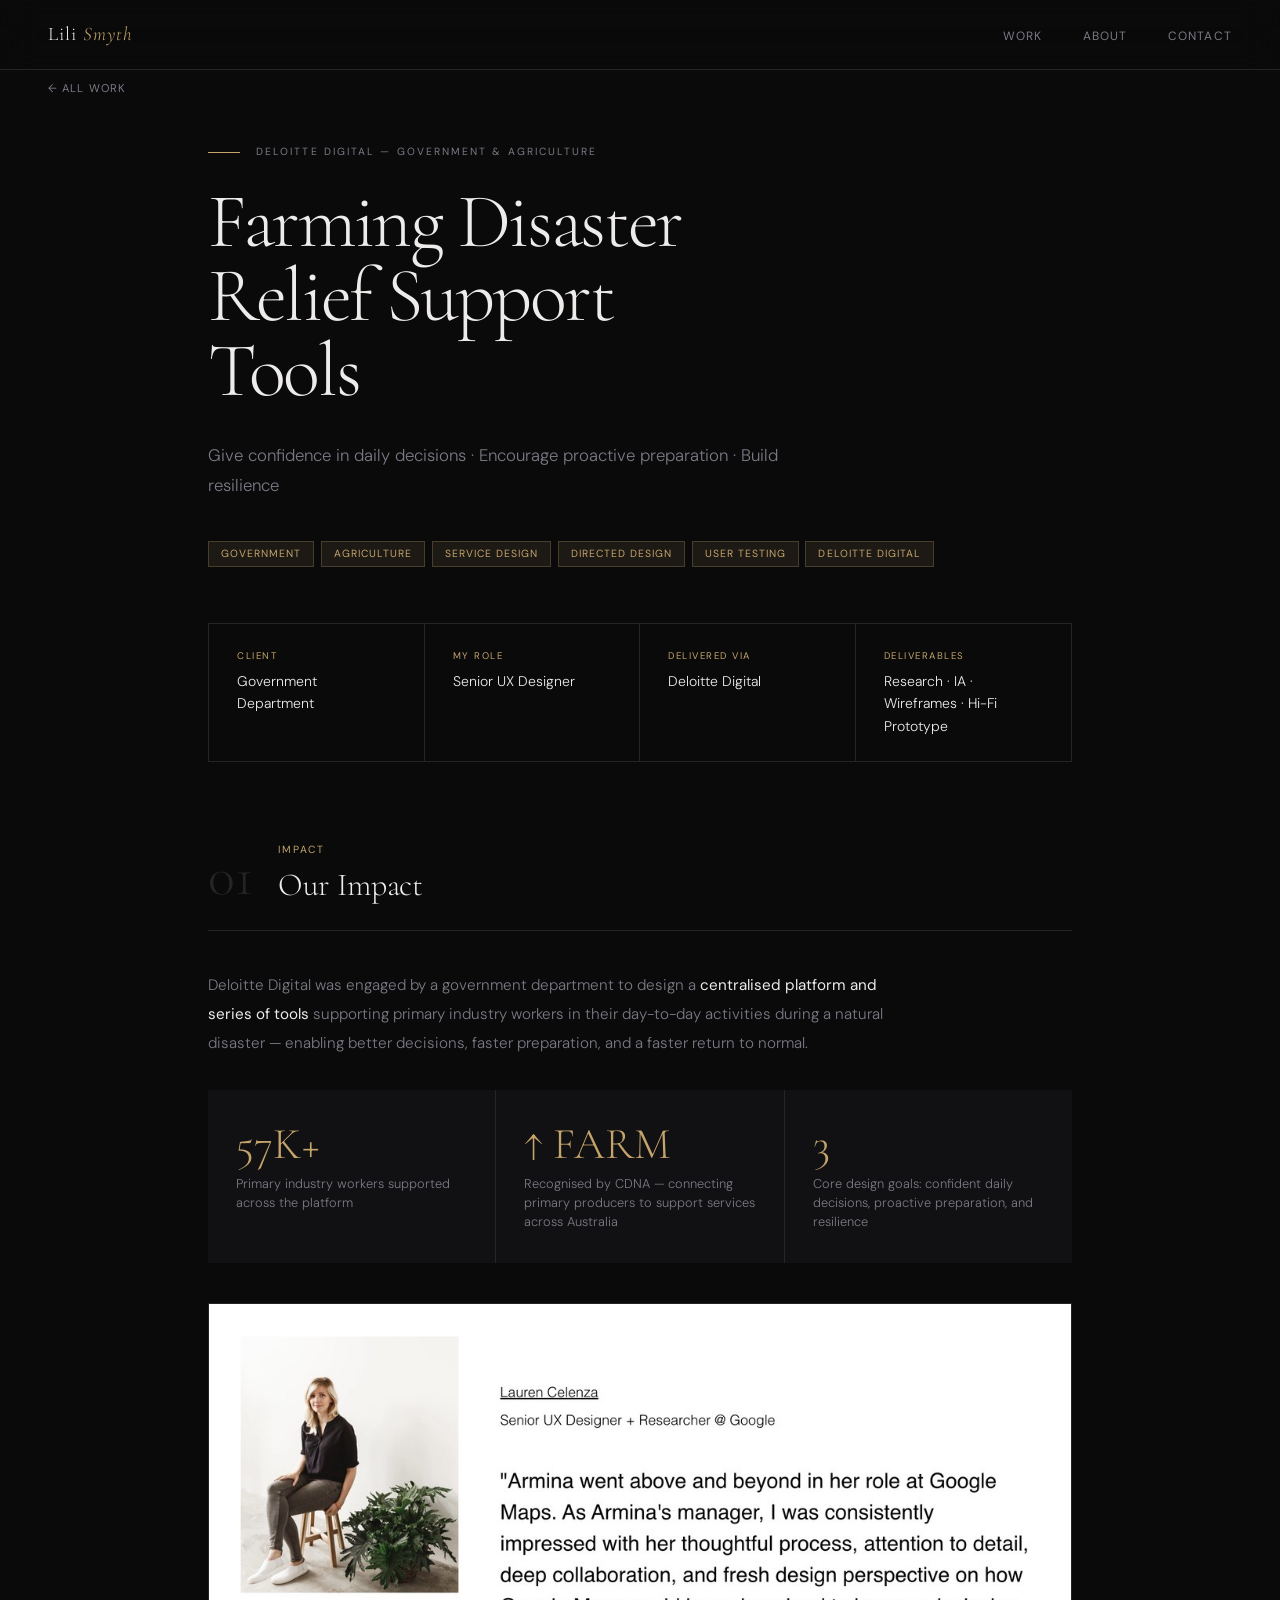
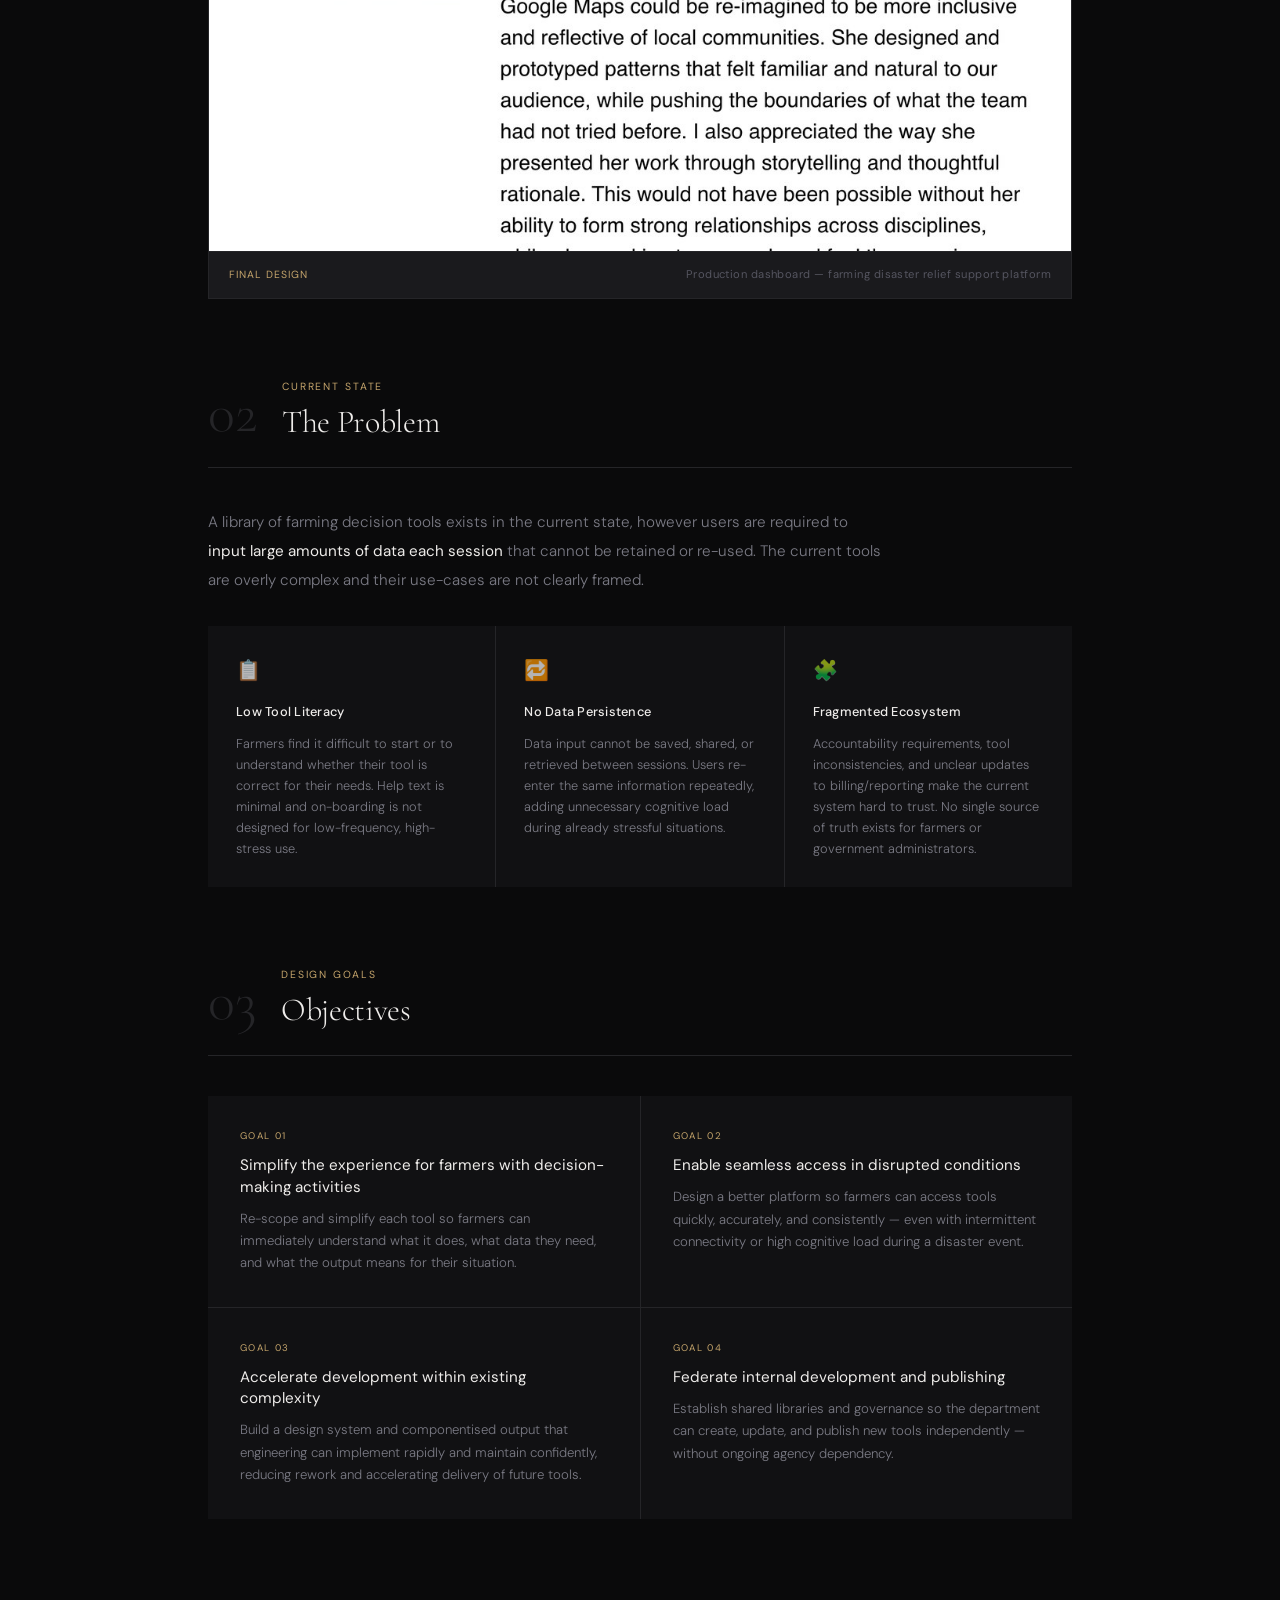
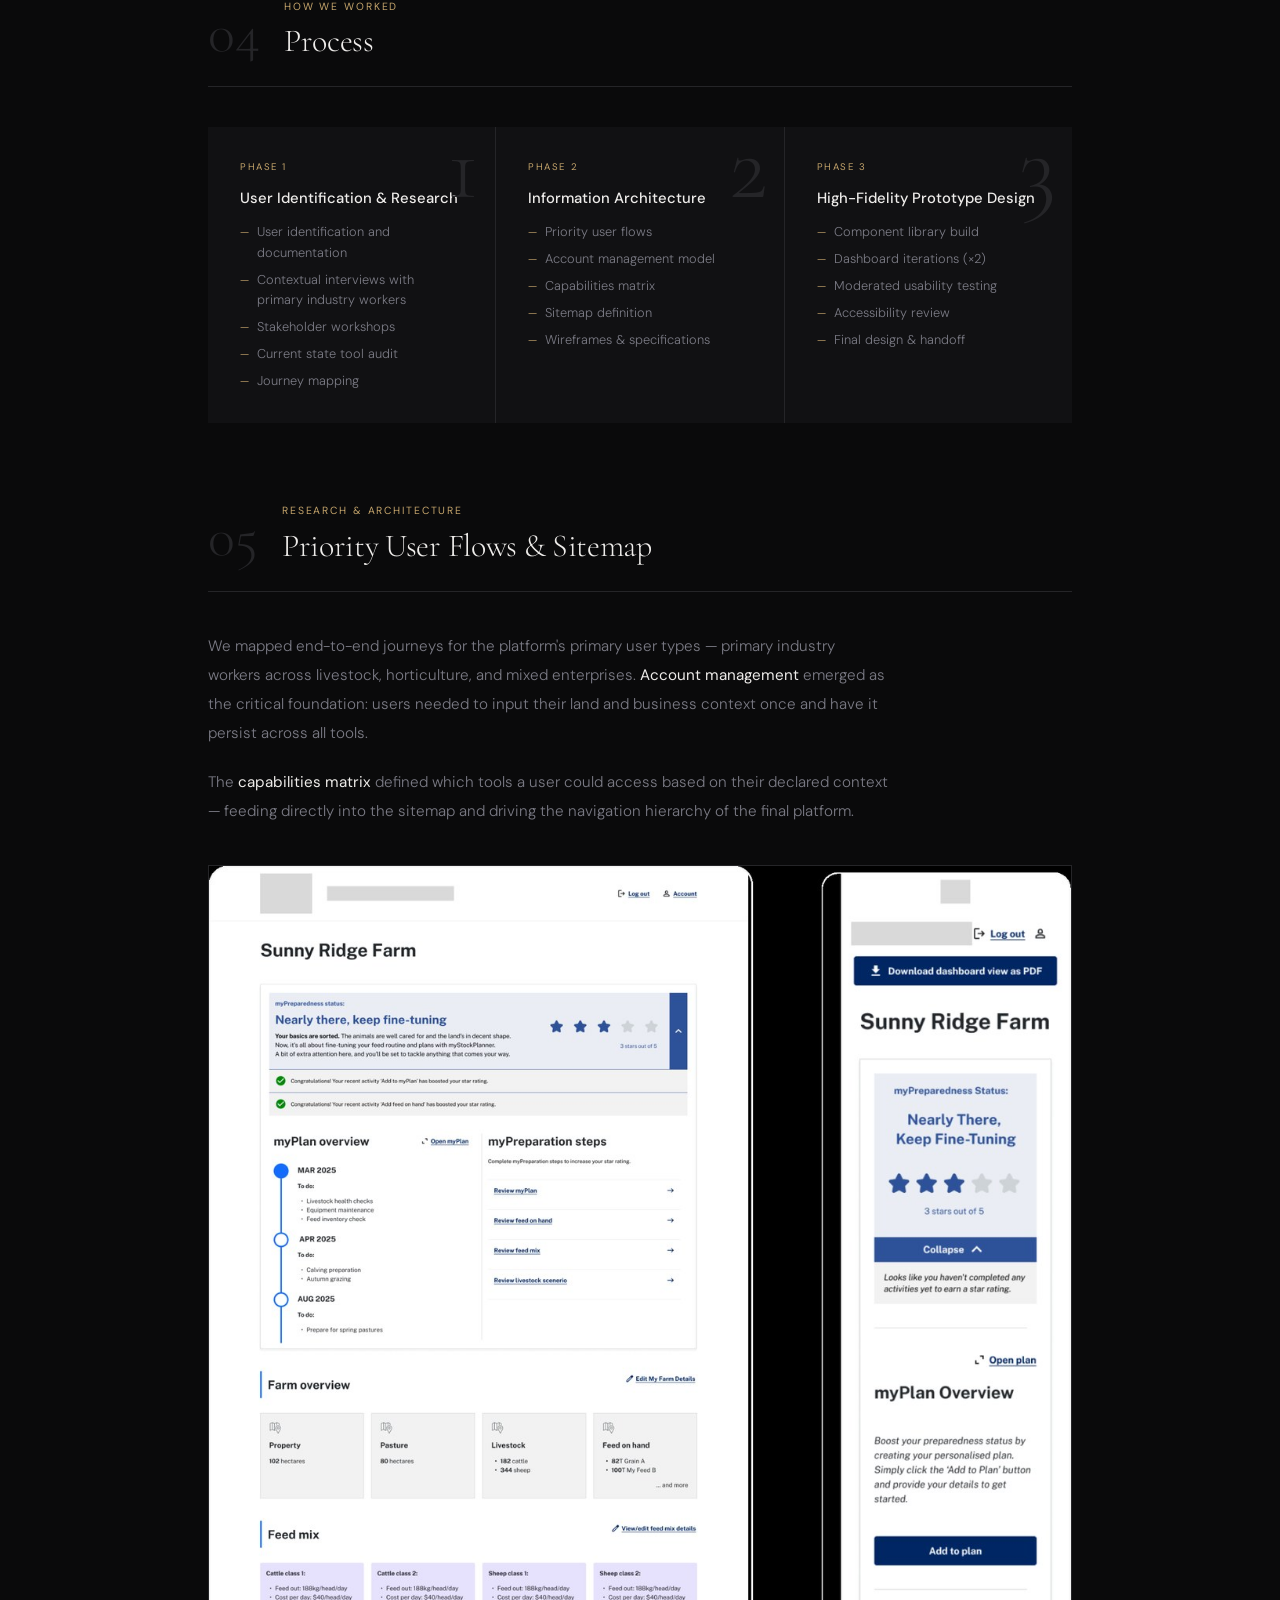
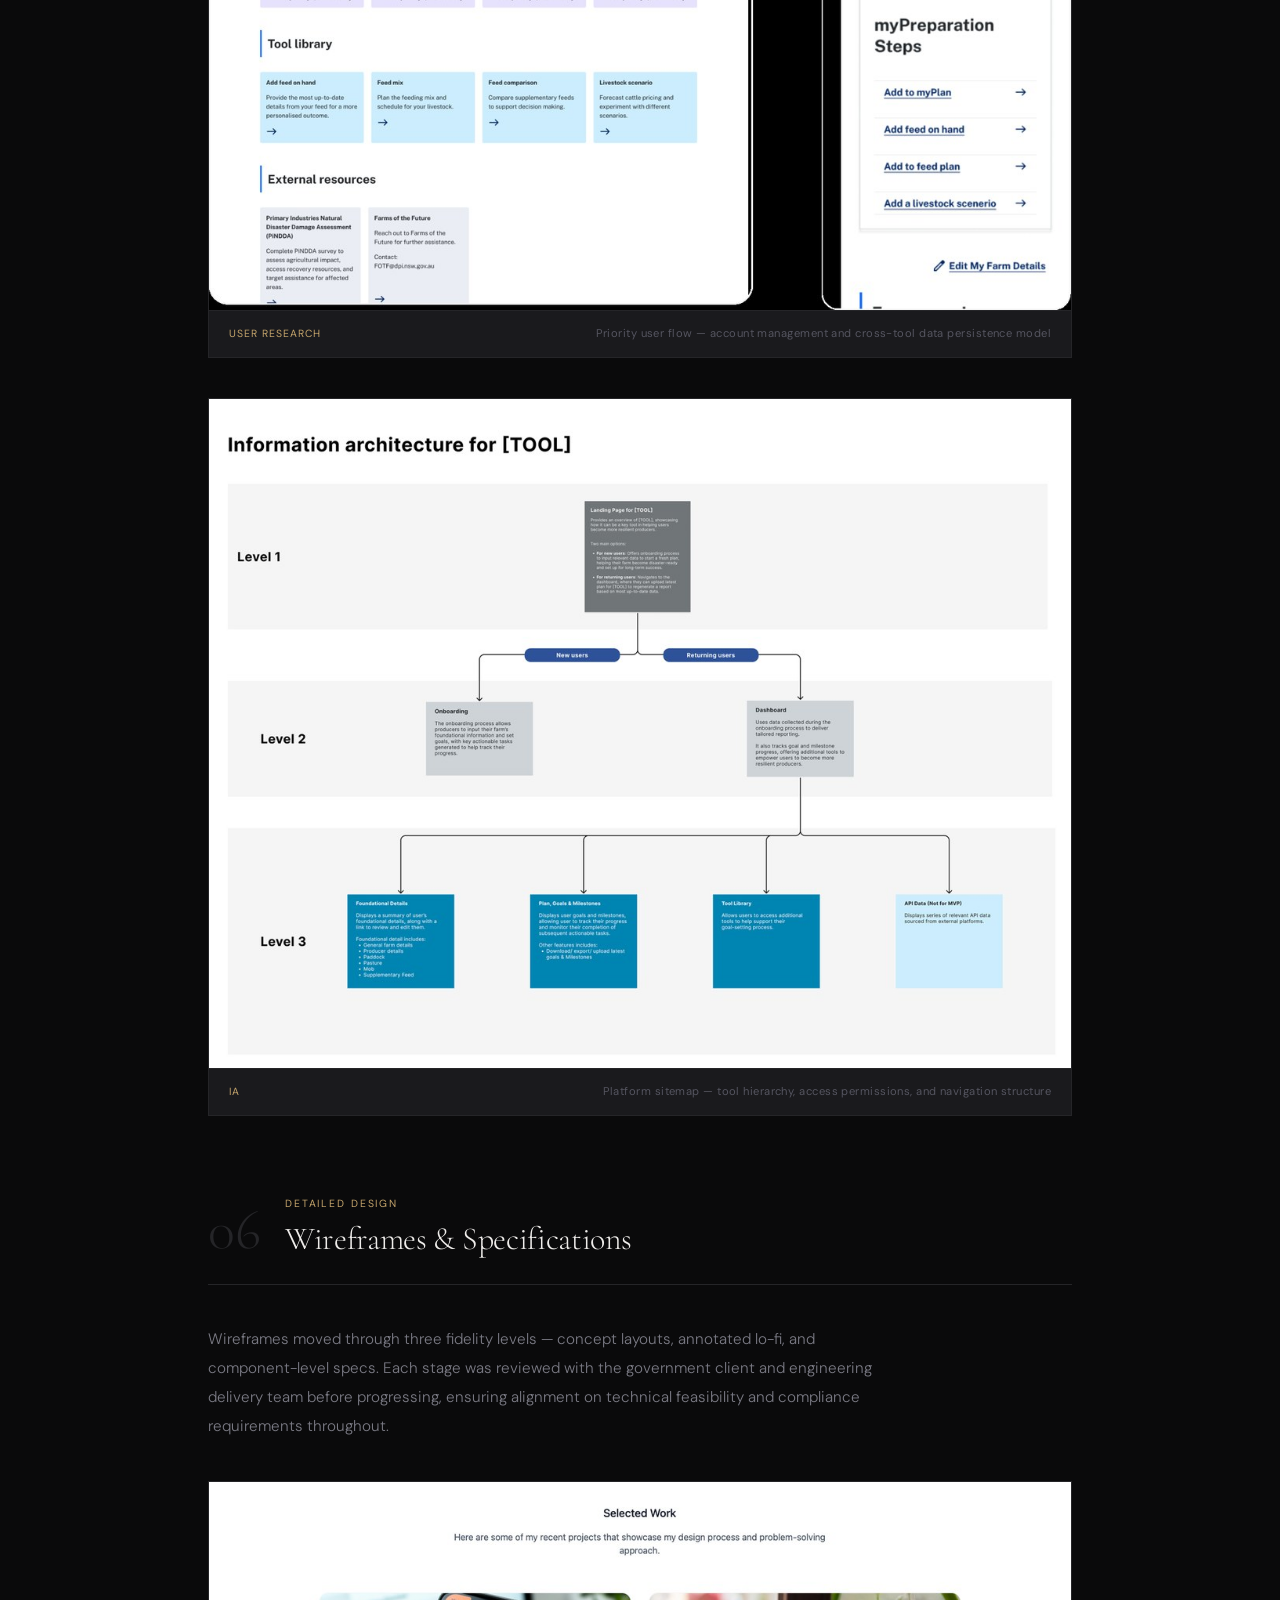
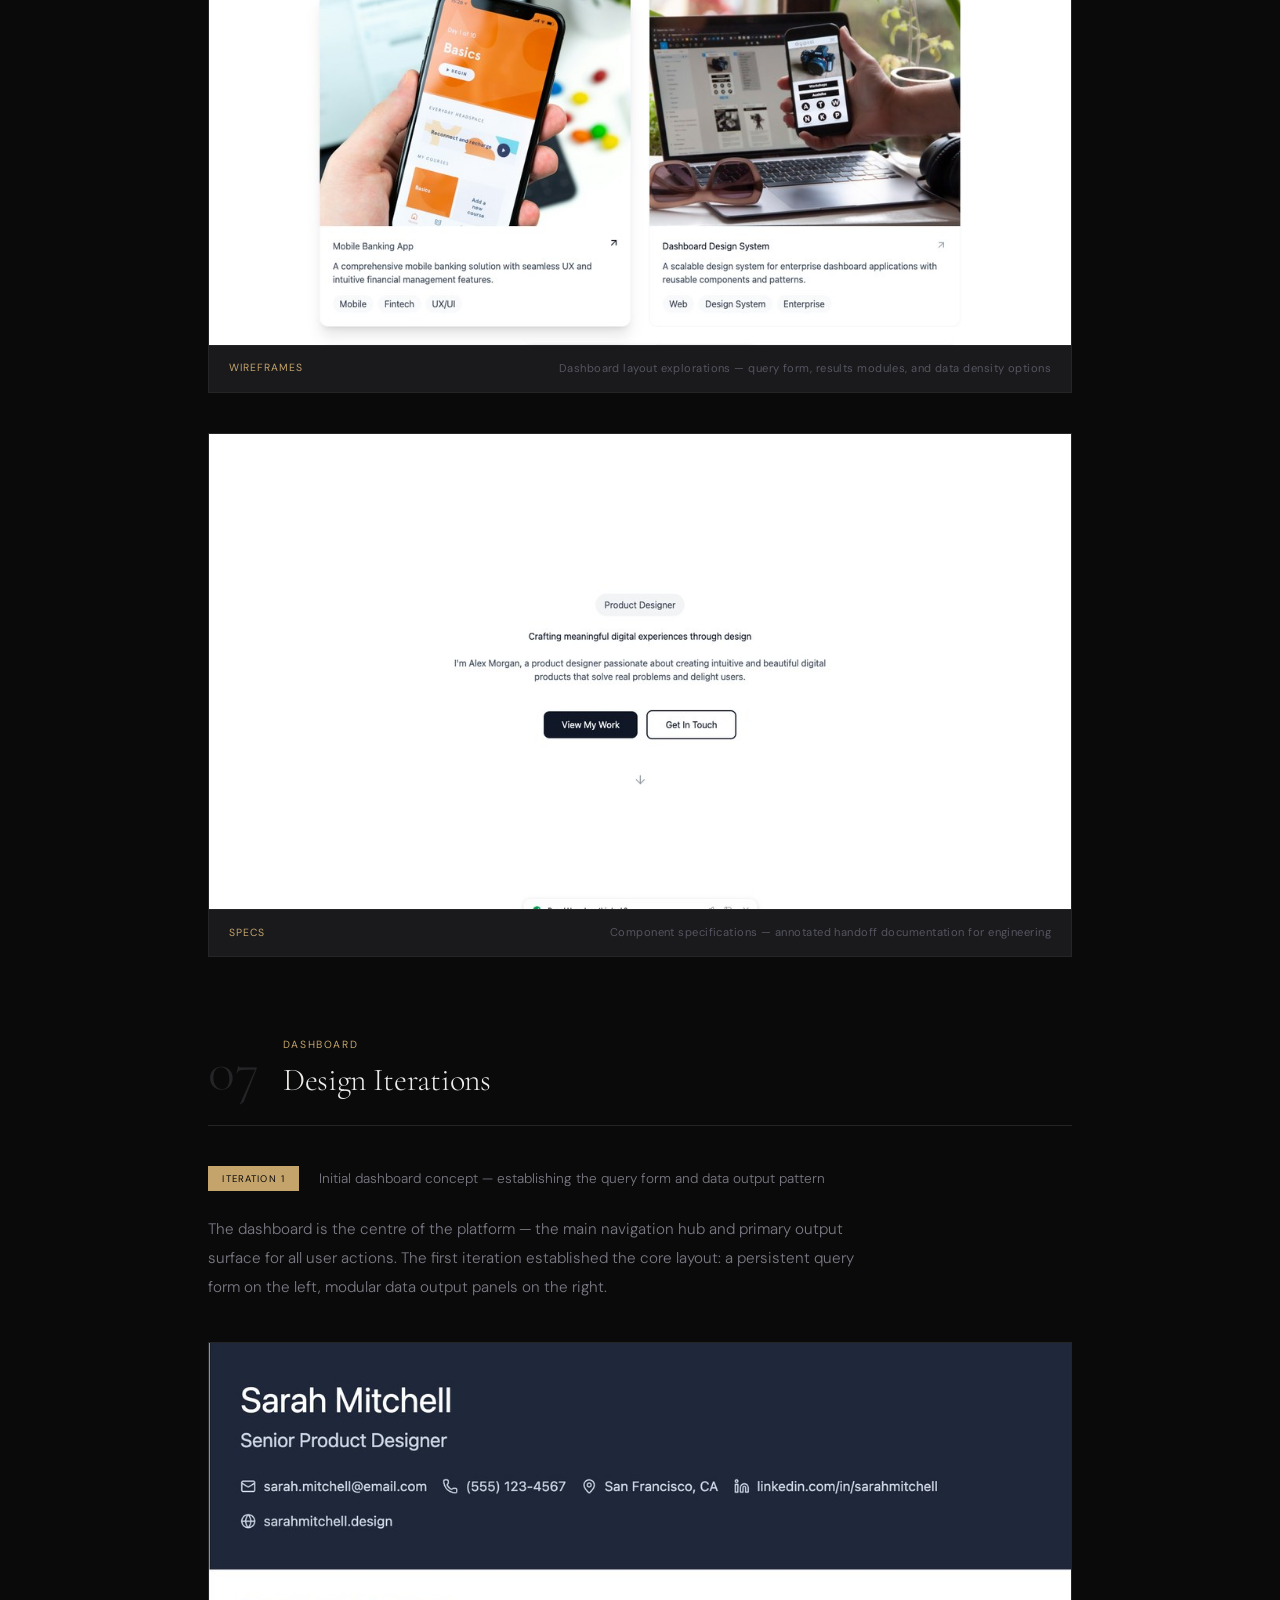
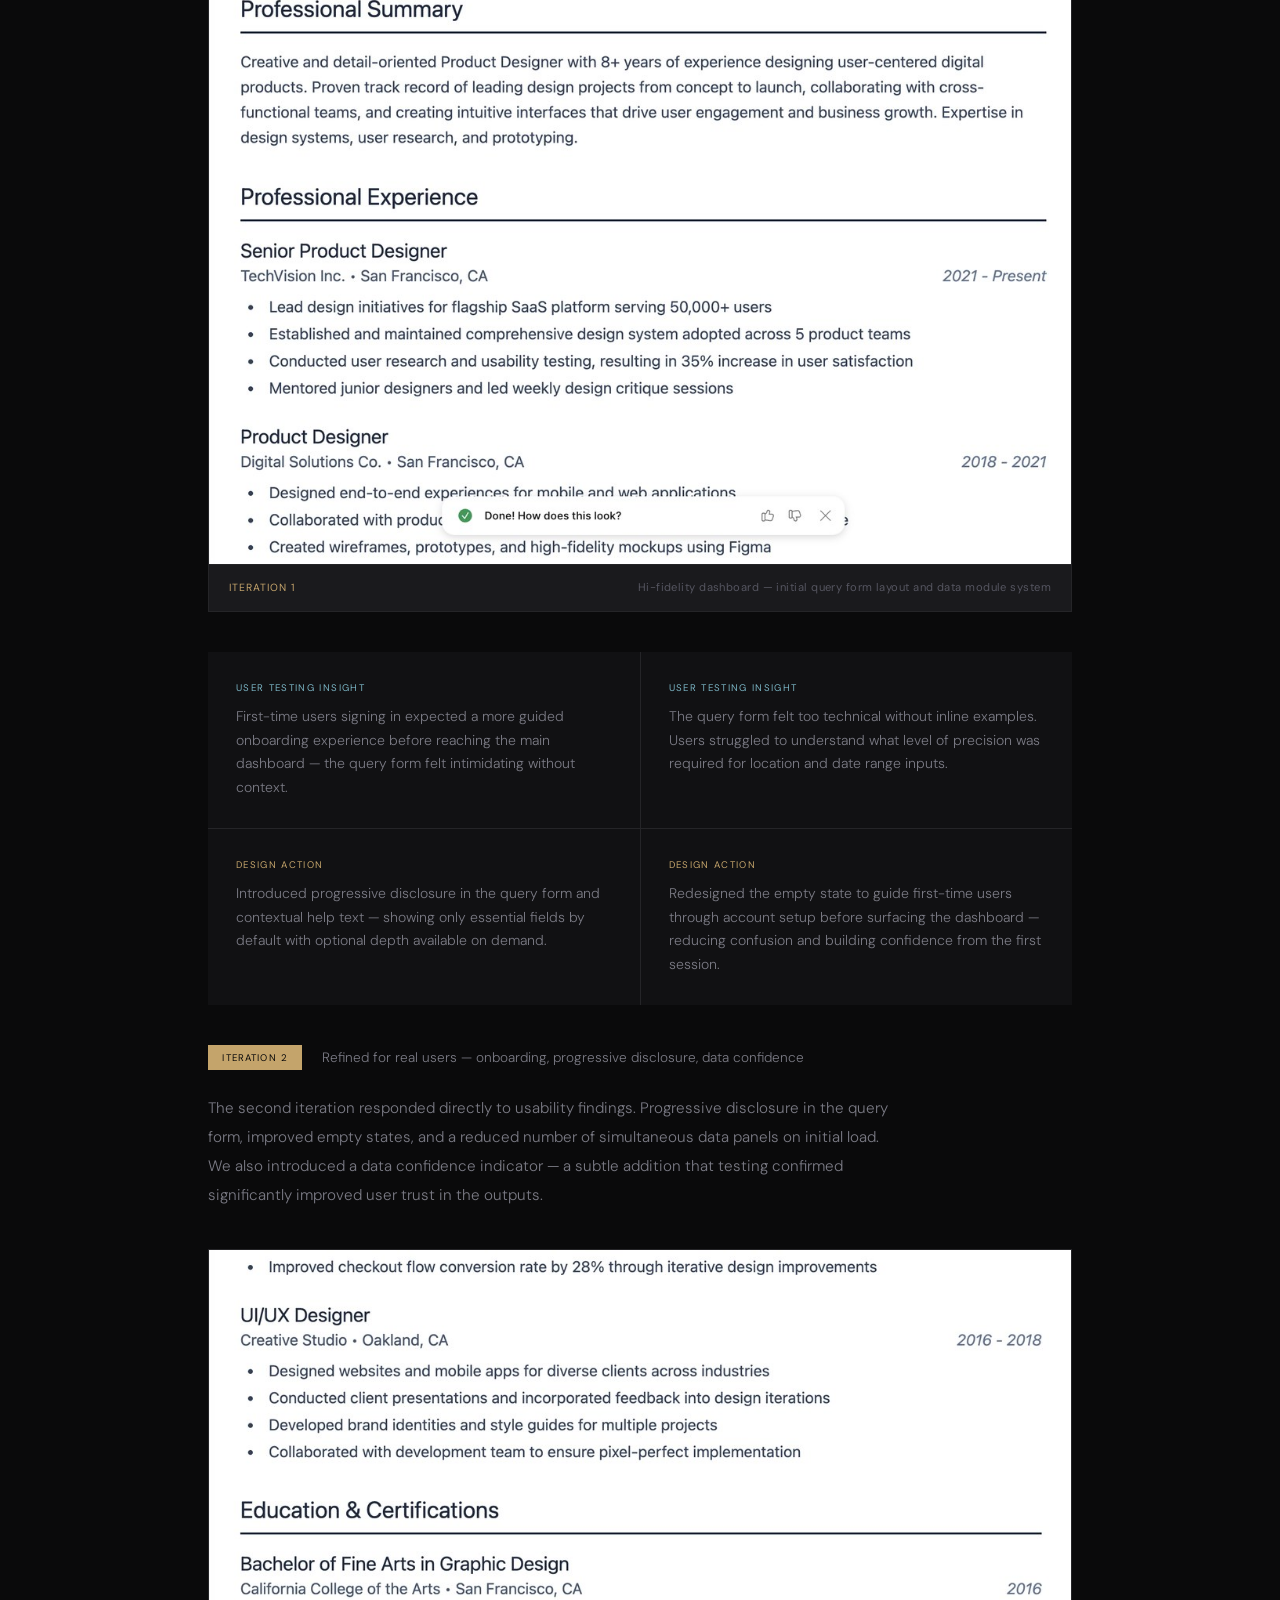
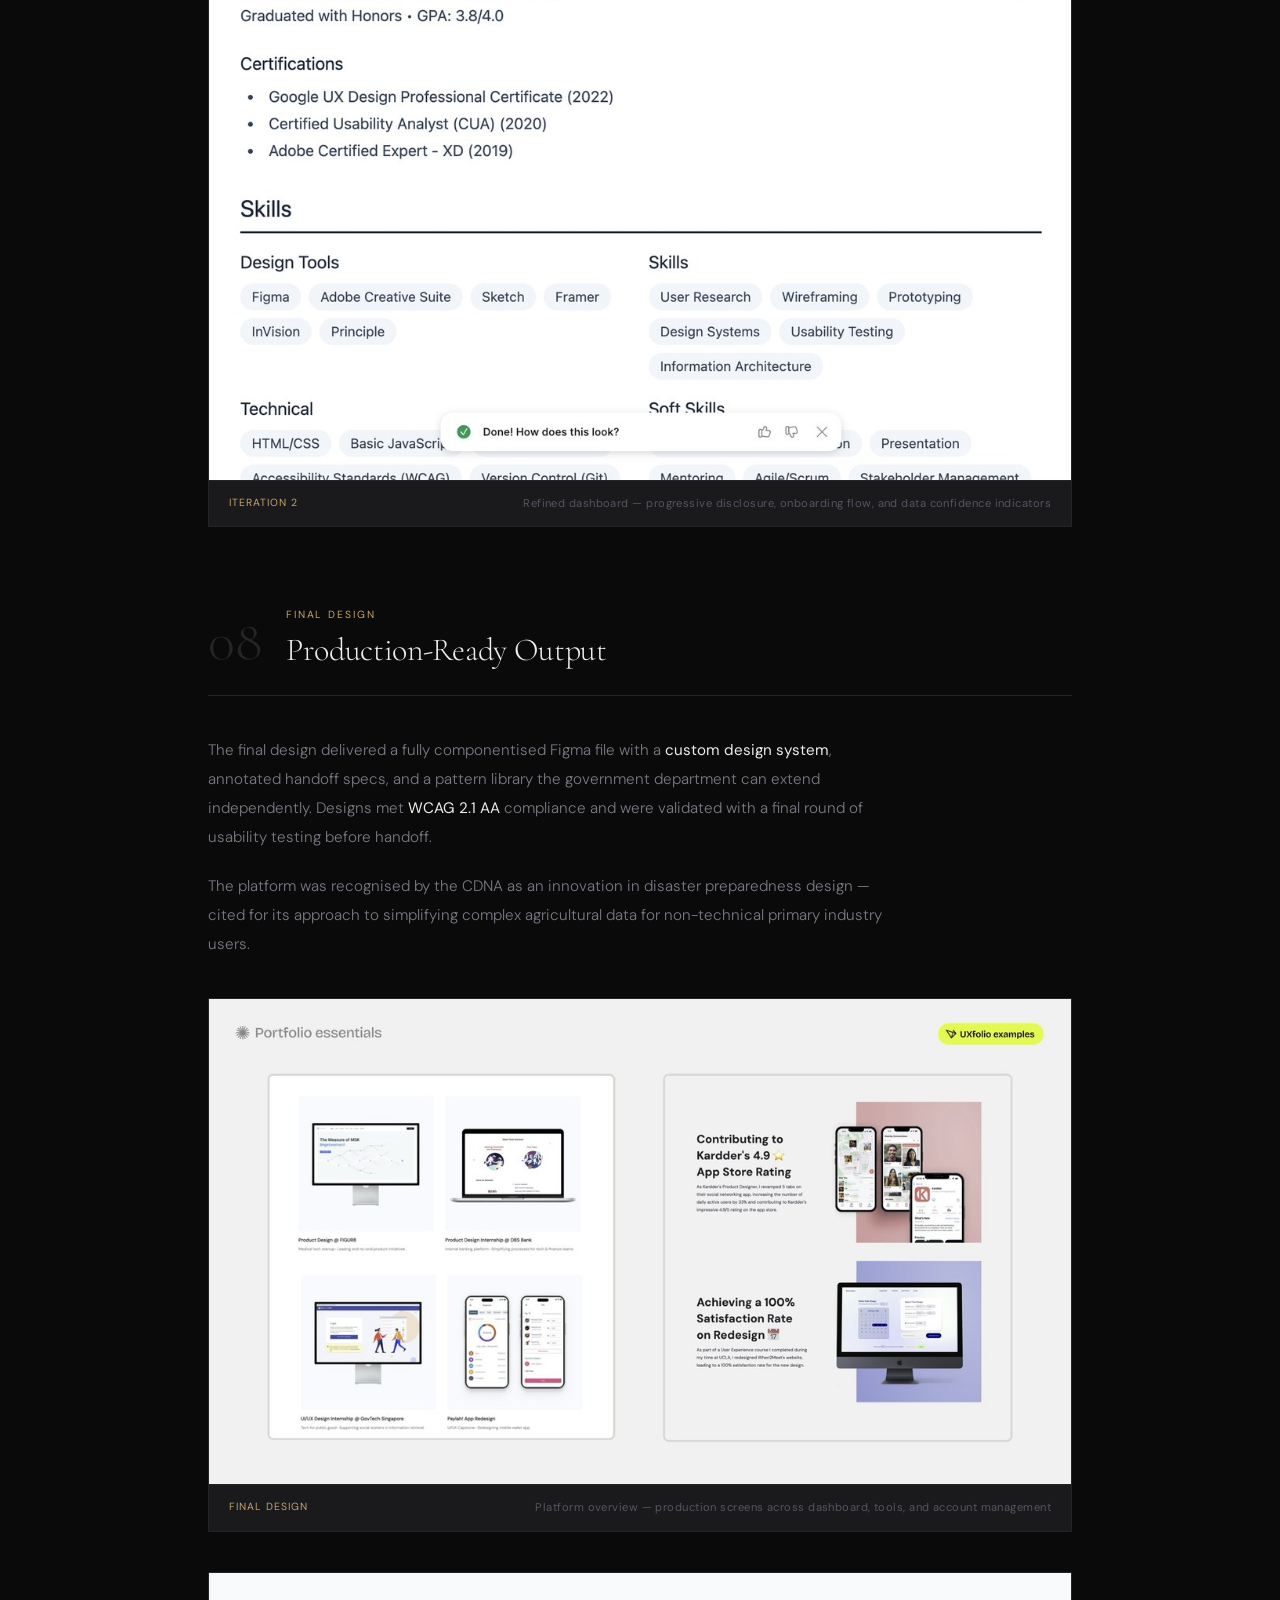
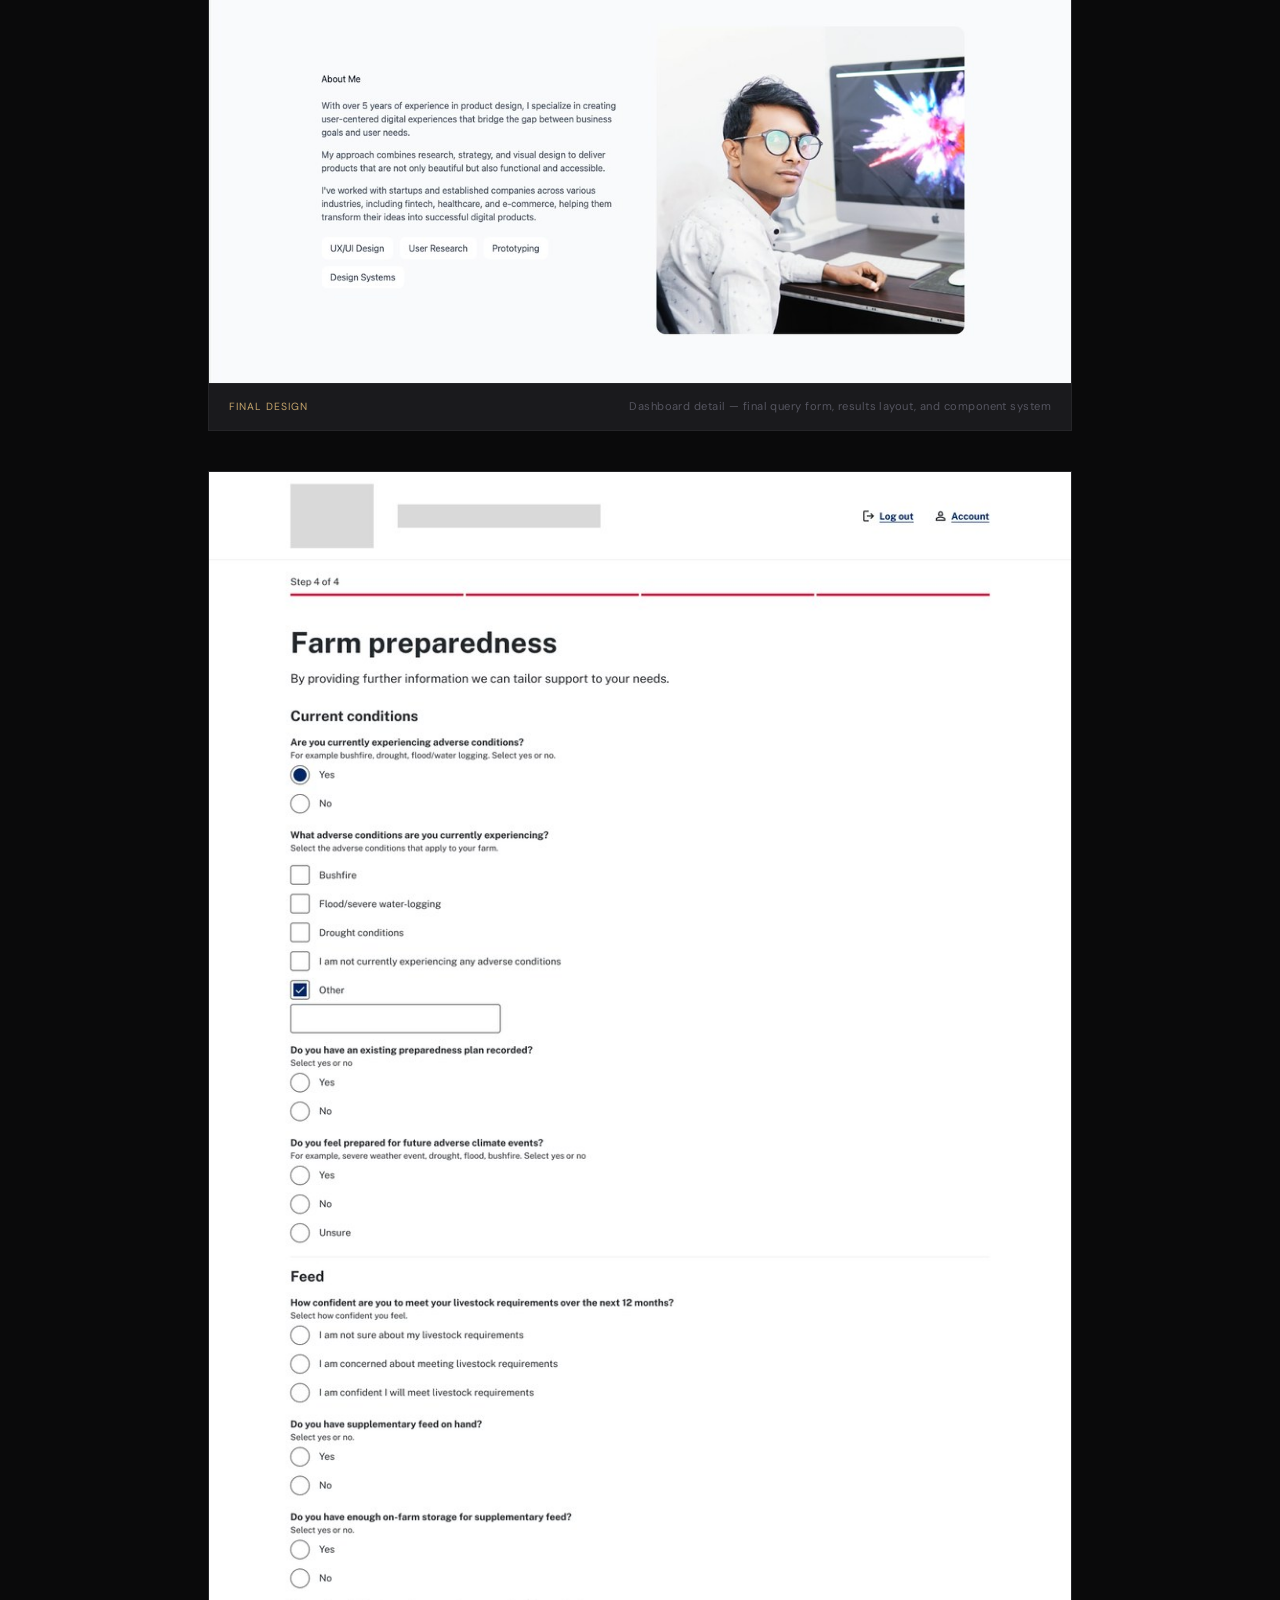
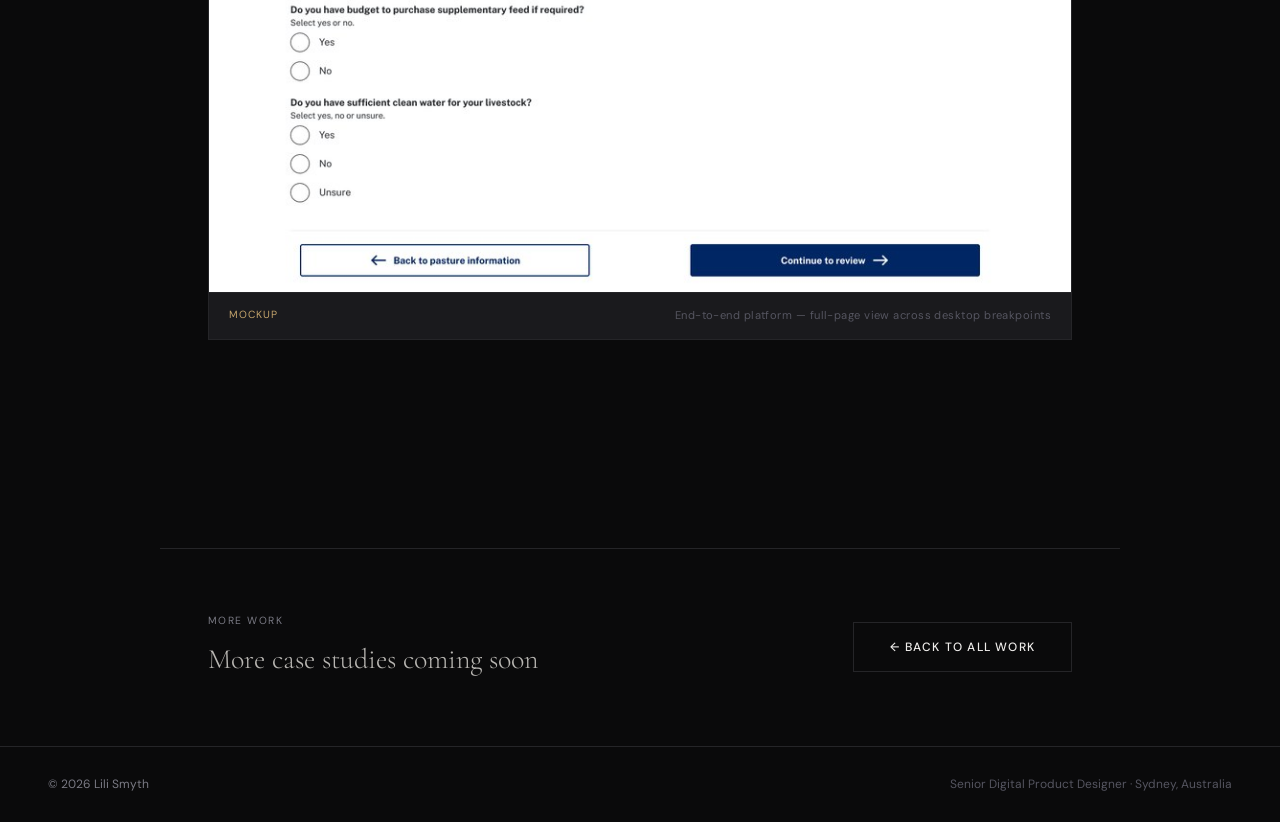
==== case-study-farming.html @ 89baf973 "Rename case-study-farming to case-study-farming.html" ====
<!DOCTYPE html>
<html lang="en">
<head>
<meta charset="UTF-8">
<meta name="viewport" content="width=device-width,initial-scale=1">
<title>Farming Disaster Relief — Lili Smyth</title>
<style>

@import url('https://fonts.googleapis.com/css2?family=Cormorant+Garamond:ital,wght@0,300;0,400;0,600;1,300;1,400&family=DM+Sans:ital,wght@0,300;0,400;0,500;1,300&display=swap');

*,*::before,*::after{box-sizing:border-box;margin:0;padding:0}
:root{
  --void:#0a0a0b;
  --surface:#111113;
  --lift:#1a1a1d;
  --edge:#252528;
  --mist:#7a7a84;
  --mist2:#555560;
  --snow:#eeecea;
  --snow2:#b8b6b2;
  --gold:#c4a46b;
  --gold-bg:rgba(196,164,107,0.10);
  --gold-border:rgba(196,164,107,0.25);
  --fd:'Cormorant Garamond',Georgia,serif;
  --fb:'DM Sans',system-ui,sans-serif;
  --r4:4px;
}
html{scroll-behavior:smooth}
body{font-family:var(--fb);background:var(--void);color:var(--snow);line-height:1.6;-webkit-font-smoothing:antialiased}
img{display:block;max-width:100%}
a{text-decoration:none}

/* NAV */
nav{
  position:fixed;top:0;left:0;right:0;z-index:200;
  display:flex;justify-content:space-between;align-items:center;
  padding:1.2rem 3rem;
  background:rgba(10,10,11,0.8);
  backdrop-filter:blur(20px);-webkit-backdrop-filter:blur(20px);
  border-bottom:1px solid var(--edge);
}
.logo{font-family:var(--fd);font-size:1.2rem;font-weight:300;letter-spacing:.06em;color:var(--snow)}
.logo em{font-style:italic;color:var(--gold)}
.nav-links{display:flex;gap:2.5rem;list-style:none}
.nav-links a{font-size:.75rem;font-weight:400;letter-spacing:.1em;text-transform:uppercase;color:var(--mist);transition:color .2s}
.nav-links a:hover{color:var(--gold)}

/* EYEBROW / LABEL */
.eyebrow{font-size:.65rem;font-weight:500;letter-spacing:.18em;text-transform:uppercase;color:var(--gold)}

/* DIVIDER */
.divider{display:flex;align-items:center;gap:1.5rem;margin-bottom:3rem}
.divider .eyebrow{white-space:nowrap}
.divider::after{content:'';flex:1;height:1px;background:var(--edge)}

/* PILL TAGS */
.tags{display:flex;gap:.4rem;flex-wrap:wrap}
.tag{font-size:.65rem;letter-spacing:.1em;text-transform:uppercase;color:var(--gold);
  background:var(--gold-bg);border:1px solid var(--gold-border);padding:.25rem .75rem}

/* CARD BASE */
.card{background:var(--surface);border:1px solid var(--edge)}

/* GRID HELPERS */
.grid-2{display:grid;grid-template-columns:1fr 1fr;gap:1px;background:var(--edge)}
.grid-3{display:grid;grid-template-columns:1fr 1fr 1fr;gap:1px;background:var(--edge)}
.grid-auto{display:grid;gap:1px;background:var(--edge)}

/* BTN */
.btn{display:inline-block;font-family:var(--fb);font-size:.75rem;font-weight:500;
  letter-spacing:.1em;text-transform:uppercase;padding:.9rem 2.25rem;transition:all .22s;cursor:pointer;border:none}
.btn-gold{background:var(--gold);color:var(--void)}
.btn-gold:hover{background:#d4b47e;transform:translateY(-1px)}
.btn-ghost{background:transparent;color:var(--snow);border:1px solid var(--edge)}
.btn-ghost:hover{border-color:var(--gold);color:var(--gold)}

/* REVEAL */
.r{opacity:0;transform:translateY(18px);transition:opacity .65s ease,transform .65s ease}
.r.in{opacity:1;transform:none}
.r.d1{transition-delay:.1s}.r.d2{transition-delay:.2s}.r.d3{transition-delay:.3s}

/* FOOTER */
footer{border-top:1px solid var(--edge);padding:1.75rem 3rem;
  display:flex;justify-content:space-between;align-items:center;
  font-size:.75rem;color:var(--mist)}

@media(max-width:860px){
  nav{padding:1rem 1.25rem}
  .nav-links{gap:1.5rem}
  .grid-2,.grid-3{grid-template-columns:1fr}
}
@media(max-width:540px){
  .nav-links{display:none}
  footer{flex-direction:column;gap:.75rem;text-align:center;padding:1.5rem}
}
@media(prefers-reduced-motion:reduce){
  .r{transition:none;opacity:1;transform:none}
}


/* BACK */
.back{
  position:fixed;top:5rem;left:3rem;z-index:100;
  font-size:.7rem;letter-spacing:.1em;text-transform:uppercase;
  color:var(--mist);display:flex;align-items:center;gap:.5rem;transition:color .2s;
}
.back:hover{color:var(--gold)}

/* CASE HERO */
.c-hero{padding:9rem 3rem 0;max-width:960px;margin:0 auto}
.c-client{font-size:.65rem;letter-spacing:.2em;text-transform:uppercase;
  color:var(--mist);display:flex;align-items:center;gap:1rem;margin-bottom:1.5rem}
.c-client::before{content:'';width:2rem;height:1px;background:var(--gold)}
.c-title{font-family:var(--fd);font-size:clamp(3rem,6vw,6.5rem);font-weight:300;
  line-height:.97;letter-spacing:-.03em;margin-bottom:2rem}
.c-tagline{font-size:1.05rem;font-weight:300;color:var(--mist);
  line-height:1.8;max-width:58ch;margin-bottom:2.5rem}
.c-pills{margin-bottom:3.5rem}

/* META GRID */
.meta-row{
  display:grid;grid-template-columns:repeat(4,1fr);
  border:1px solid var(--edge);margin-bottom:5rem;
}
.meta-cell{padding:1.5rem 1.75rem;border-right:1px solid var(--edge)}
.meta-cell:last-child{border-right:none}
.meta-label{font-size:.6rem;letter-spacing:.16em;text-transform:uppercase;
  color:var(--gold);margin-bottom:.4rem}
.meta-value{font-size:.875rem;font-weight:300;color:var(--snow)}

/* CONTENT */
.c-body{max-width:960px;margin:0 auto;padding:0 3rem 8rem}

/* SECTION HEADER */
.c-sec{margin-bottom:5rem}
.c-sec-head{
  display:flex;align-items:center;gap:1.5rem;
  margin-bottom:2.5rem;padding-bottom:1.25rem;border-bottom:1px solid var(--edge);
}
.c-sec-num{
  font-family:var(--fd);font-size:3.5rem;font-weight:300;
  color:var(--edge);line-height:1;flex-shrink:0;
}
.c-sec-label{font-size:.65rem;letter-spacing:.18em;text-transform:uppercase;color:var(--gold)}
.c-sec-title{font-family:var(--fd);font-size:clamp(1.5rem,2.5vw,2.25rem);
  font-weight:300;letter-spacing:-.01em;color:var(--snow)}
.c-body-text{font-size:.95rem;font-weight:300;color:var(--mist);
  line-height:1.9;max-width:68ch;margin-bottom:1.25rem}
.c-body-text strong{color:var(--snow);font-weight:400}

/* STAT CARDS */
.stat-grid{display:grid;grid-template-columns:repeat(3,1fr);gap:1px;
  background:var(--edge);margin:2rem 0 2.5rem}
.stat-card{background:var(--surface);padding:2rem 1.75rem}
.stat-num{font-family:var(--fd);font-size:2.75rem;font-weight:300;
  color:var(--gold);line-height:1;margin-bottom:.5rem}
.stat-label{font-size:.8rem;font-weight:300;color:var(--mist);line-height:1.5}

/* PROBLEM CARDS */
.problem-grid{display:grid;grid-template-columns:repeat(3,1fr);gap:1px;
  background:var(--edge);margin:2rem 0}
.problem-card{background:var(--surface);padding:1.75rem}
.problem-icon{font-size:1.25rem;margin-bottom:1rem;opacity:.7}
.problem-title{font-size:.8rem;font-weight:500;color:var(--snow);
  margin-bottom:.6rem;letter-spacing:.02em}
.problem-desc{font-size:.8rem;font-weight:300;color:var(--mist);line-height:1.65}

/* OBJECTIVE CARDS */
.obj-grid{display:grid;grid-template-columns:1fr 1fr;gap:1px;
  background:var(--edge);margin:2rem 0}
.obj-card{background:var(--surface);padding:2rem}
.obj-card-label{font-size:.6rem;letter-spacing:.14em;text-transform:uppercase;
  color:var(--gold);margin-bottom:.75rem}
.obj-card-title{font-size:.95rem;font-weight:400;color:var(--snow);
  margin-bottom:.6rem;line-height:1.4}
.obj-card-desc{font-size:.825rem;font-weight:300;color:var(--mist);line-height:1.7}

/* PROCESS STEPS */
.process-track{display:grid;grid-template-columns:repeat(3,1fr);gap:1px;
  background:var(--edge);margin:2rem 0}
.process-card{background:var(--surface);padding:2rem;position:relative;overflow:hidden}
.process-card::before{
  content:attr(data-step);
  position:absolute;top:-.5rem;right:1rem;
  font-family:var(--fd);font-size:6rem;font-weight:300;
  color:var(--edge);line-height:1;
}
.process-phase{font-size:.6rem;letter-spacing:.16em;text-transform:uppercase;
  color:var(--gold);margin-bottom:.75rem}
.process-title{font-size:.925rem;font-weight:500;color:var(--snow);margin-bottom:.75rem}
.process-items{list-style:none;display:flex;flex-direction:column;gap:.4rem}
.process-items li{font-size:.8rem;font-weight:300;color:var(--mist);
  display:flex;align-items:baseline;gap:.5rem}
.process-items li::before{content:'—';color:var(--gold);flex-shrink:0;font-size:.7rem}

/* IMAGE BLOCK */
.img-block{margin:2.5rem 0;border:1px solid var(--edge);overflow:hidden;background:var(--lift)}
.img-block img{width:100%;display:block}
.img-caption{
  padding:.875rem 1.25rem;font-size:.7rem;
  color:var(--mist2);letter-spacing:.04em;border-top:1px solid var(--edge);
  display:flex;justify-content:space-between;align-items:center;
}
.img-caption span{color:var(--gold);font-size:.65rem;letter-spacing:.1em;text-transform:uppercase}

/* ITERATION BADGE */
.iter-head{display:flex;align-items:center;gap:1.25rem;margin-bottom:1.5rem}
.iter-badge{
  font-size:.6rem;letter-spacing:.12em;text-transform:uppercase;
  background:var(--gold);color:var(--void);padding:.3rem .9rem;flex-shrink:0;
}

/* FINDING CARDS */
.finding-grid{display:grid;grid-template-columns:1fr 1fr;gap:1px;
  background:var(--edge);margin:2rem 0}
.finding-card{background:var(--surface);padding:1.75rem}
.finding-type{font-size:.6rem;letter-spacing:.14em;text-transform:uppercase;
  margin-bottom:.6rem}
.finding-type.insight{color:#7ab4c4}
.finding-type.action{color:var(--gold)}
.finding-text{font-size:.875rem;font-weight:300;color:var(--mist);line-height:1.7}

/* NEXT */
.c-next{
  border-top:1px solid var(--edge);padding:4rem 3rem;
  max-width:960px;margin:0 auto;
  display:flex;justify-content:space-between;align-items:center;flex-wrap:wrap;gap:2rem;
}
.c-next-label{font-size:.65rem;letter-spacing:.14em;text-transform:uppercase;color:var(--mist);margin-bottom:.5rem}
.c-next-title{font-family:var(--fd);font-size:1.75rem;font-weight:300;color:var(--snow2)}

@media(max-width:860px){
  .back{left:1.5rem}
  .c-hero{padding:8rem 1.5rem 0}
  .c-body{padding:0 1.5rem 5rem}
  .meta-row{grid-template-columns:1fr 1fr}
  .meta-cell{border-bottom:1px solid var(--edge)}
  .stat-grid{grid-template-columns:1fr}
  .problem-grid{grid-template-columns:1fr}
  .obj-grid{grid-template-columns:1fr}
  .process-track{grid-template-columns:1fr}
  .finding-grid{grid-template-columns:1fr}
  .c-next{padding:3rem 1.5rem;flex-direction:column}
}
</style>
</head>
<body>

<nav>
  <a class="logo" href="index.html">Lili <em>Smyth</em></a>
  <ul class="nav-links">
    <li><a href="index.html#work">Work</a></li>
    <li><a href="index.html#about">About</a></li>
    <li><a href="index.html#contact">Contact</a></li>
  </ul>
</nav>
<a class="back" href="index.html">← All work</a>

<!-- HERO -->
<header class="c-hero">
  <p class="c-client r">Deloitte Digital — Government &amp; Agriculture</p>
  <h1 class="c-title r d1">Farming Disaster<br>Relief Support<br>Tools</h1>
  <p class="c-tagline r d2">Give confidence in daily decisions · Encourage proactive preparation · Build resilience</p>
  <div class="c-pills tags r d3">
    <span class="tag">Government</span><span class="tag">Agriculture</span>
    <span class="tag">Service Design</span><span class="tag">Directed Design</span>
    <span class="tag">User Testing</span><span class="tag">Deloitte Digital</span>
  </div>
  <div class="meta-row r">
    <div class="meta-cell"><div class="meta-label">Client</div><div class="meta-value">Government Department</div></div>
    <div class="meta-cell"><div class="meta-label">My Role</div><div class="meta-value">Senior UX Designer</div></div>
    <div class="meta-cell"><div class="meta-label">Delivered via</div><div class="meta-value">Deloitte Digital</div></div>
    <div class="meta-cell"><div class="meta-label">Deliverables</div><div class="meta-value">Research · IA · Wireframes · Hi-Fi Prototype</div></div>
  </div>
</header>

<div class="c-body">

  <!-- 1. IMPACT -->
  <section class="c-sec">
    <div class="c-sec-head r">
      <span class="c-sec-num">01</span>
      <div><div class="c-sec-label">Impact</div><h2 class="c-sec-title">Our Impact</h2></div>
    </div>
    <p class="c-body-text r">Deloitte Digital was engaged by a government department to design a <strong>centralised platform and series of tools</strong> supporting primary industry workers in their day-to-day activities during a natural disaster — enabling better decisions, faster preparation, and a faster return to normal.</p>
    <div class="stat-grid r">
      <div class="stat-card">
        <div class="stat-num">57K+</div>
        <div class="stat-label">Primary industry workers supported across the platform</div>
      </div>
      <div class="stat-card">
        <div class="stat-num">↑ FARM</div>
        <div class="stat-label">Recognised by CDNA — connecting primary producers to support services across Australia</div>
      </div>
      <div class="stat-card">
        <div class="stat-num">3</div>
        <div class="stat-label">Core design goals: confident daily decisions, proactive preparation, and resilience</div>
      </div>
    </div>
    <div class="img-block r">
      <img src="[data-uri]" alt="Final platform design" />
      <div class="img-caption"><span>Final Design</span>Production dashboard — farming disaster relief support platform</div>
    </div>
  </section>

  <!-- 2. PROBLEM -->
  <section class="c-sec">
    <div class="c-sec-head r">
      <span class="c-sec-num">02</span>
      <div><div class="c-sec-label">Current State</div><h2 class="c-sec-title">The Problem</h2></div>
    </div>
    <p class="c-body-text r">A library of farming decision tools exists in the current state, however users are required to <strong>input large amounts of data each session</strong> that cannot be retained or re-used. The current tools are overly complex and their use-cases are not clearly framed.</p>
    <div class="problem-grid r">
      <div class="problem-card">
        <div class="problem-icon">📋</div>
        <div class="problem-title">Low Tool Literacy</div>
        <div class="problem-desc">Farmers find it difficult to start or to understand whether their tool is correct for their needs. Help text is minimal and on-boarding is not designed for low-frequency, high-stress use.</div>
      </div>
      <div class="problem-card">
        <div class="problem-icon">🔁</div>
        <div class="problem-title">No Data Persistence</div>
        <div class="problem-desc">Data input cannot be saved, shared, or retrieved between sessions. Users re-enter the same information repeatedly, adding unnecessary cognitive load during already stressful situations.</div>
      </div>
      <div class="problem-card">
        <div class="problem-icon">🧩</div>
        <div class="problem-title">Fragmented Ecosystem</div>
        <div class="problem-desc">Accountability requirements, tool inconsistencies, and unclear updates to billing/reporting make the current system hard to trust. No single source of truth exists for farmers or government administrators.</div>
      </div>
    </div>
  </section>

  <!-- 3. OBJECTIVES -->
  <section class="c-sec">
    <div class="c-sec-head r">
      <span class="c-sec-num">03</span>
      <div><div class="c-sec-label">Design Goals</div><h2 class="c-sec-title">Objectives</h2></div>
    </div>
    <div class="obj-grid r">
      <div class="obj-card">
        <div class="obj-card-label">Goal 01</div>
        <div class="obj-card-title">Simplify the experience for farmers with decision-making activities</div>
        <div class="obj-card-desc">Re-scope and simplify each tool so farmers can immediately understand what it does, what data they need, and what the output means for their situation.</div>
      </div>
      <div class="obj-card">
        <div class="obj-card-label">Goal 02</div>
        <div class="obj-card-title">Enable seamless access in disrupted conditions</div>
        <div class="obj-card-desc">Design a better platform so farmers can access tools quickly, accurately, and consistently — even with intermittent connectivity or high cognitive load during a disaster event.</div>
      </div>
      <div class="obj-card">
        <div class="obj-card-label">Goal 03</div>
        <div class="obj-card-title">Accelerate development within existing complexity</div>
        <div class="obj-card-desc">Build a design system and componentised output that engineering can implement rapidly and maintain confidently, reducing rework and accelerating delivery of future tools.</div>
      </div>
      <div class="obj-card">
        <div class="obj-card-label">Goal 04</div>
        <div class="obj-card-title">Federate internal development and publishing</div>
        <div class="obj-card-desc">Establish shared libraries and governance so the department can create, update, and publish new tools independently — without ongoing agency dependency.</div>
      </div>
    </div>
  </section>

  <!-- 4. PROCESS -->
  <section class="c-sec">
    <div class="c-sec-head r">
      <span class="c-sec-num">04</span>
      <div><div class="c-sec-label">How We Worked</div><h2 class="c-sec-title">Process</h2></div>
    </div>
    <div class="process-track r">
      <div class="process-card" data-step="1">
        <div class="process-phase">Phase 1</div>
        <div class="process-title">User Identification &amp; Research</div>
        <ul class="process-items">
          <li>User identification and documentation</li>
          <li>Contextual interviews with primary industry workers</li>
          <li>Stakeholder workshops</li>
          <li>Current state tool audit</li>
          <li>Journey mapping</li>
        </ul>
      </div>
      <div class="process-card" data-step="2">
        <div class="process-phase">Phase 2</div>
        <div class="process-title">Information Architecture</div>
        <ul class="process-items">
          <li>Priority user flows</li>
          <li>Account management model</li>
          <li>Capabilities matrix</li>
          <li>Sitemap definition</li>
          <li>Wireframes &amp; specifications</li>
        </ul>
      </div>
      <div class="process-card" data-step="3">
        <div class="process-phase">Phase 3</div>
        <div class="process-title">High-Fidelity Prototype Design</div>
        <ul class="process-items">
          <li>Component library build</li>
          <li>Dashboard iterations (×2)</li>
          <li>Moderated usability testing</li>
          <li>Accessibility review</li>
          <li>Final design &amp; handoff</li>
        </ul>
      </div>
    </div>
  </section>

  <!-- 5. USER FLOWS + IA -->
  <section class="c-sec">
    <div class="c-sec-head r">
      <span class="c-sec-num">05</span>
      <div><div class="c-sec-label">Research &amp; Architecture</div><h2 class="c-sec-title">Priority User Flows &amp; Sitemap</h2></div>
    </div>
    <p class="c-body-text r">We mapped end-to-end journeys for the platform's primary user types — primary industry workers across livestock, horticulture, and mixed enterprises. <strong>Account management</strong> emerged as the critical foundation: users needed to input their land and business context once and have it persist across all tools.</p>
    <p class="c-body-text r">The <strong>capabilities matrix</strong> defined which tools a user could access based on their declared context — feeding directly into the sitemap and driving the navigation hierarchy of the final platform.</p>
    <div class="img-block r">
      <img src="[data-uri]" alt="User flow and journey map" />
      <div class="img-caption"><span>User Research</span>Priority user flow — account management and cross-tool data persistence model</div>
    </div>
    <div class="img-block r">
      <img src="[data-uri]" alt="Information architecture sitemap" />
      <div class="img-caption"><span>IA</span>Platform sitemap — tool hierarchy, access permissions, and navigation structure</div>
    </div>
  </section>

  <!-- 6. WIREFRAMES -->
  <section class="c-sec">
    <div class="c-sec-head r">
      <span class="c-sec-num">06</span>
      <div><div class="c-sec-label">Detailed Design</div><h2 class="c-sec-title">Wireframes &amp; Specifications</h2></div>
    </div>
    <p class="c-body-text r">Wireframes moved through three fidelity levels — concept layouts, annotated lo-fi, and component-level specs. Each stage was reviewed with the government client and engineering delivery team before progressing, ensuring alignment on technical feasibility and compliance requirements throughout.</p>
    <div class="img-block r">
      <img src="[data-uri]" alt="Wireframe layouts" />
      <div class="img-caption"><span>Wireframes</span>Dashboard layout explorations — query form, results modules, and data density options</div>
    </div>
    <div class="img-block r">
      <img src="[data-uri]" alt="Wireframe specifications" />
      <div class="img-caption"><span>Specs</span>Component specifications — annotated handoff documentation for engineering</div>
    </div>
  </section>

  <!-- 7. ITERATION 1 -->
  <section class="c-sec">
    <div class="c-sec-head r">
      <span class="c-sec-num">07</span>
      <div><div class="c-sec-label">Dashboard</div><h2 class="c-sec-title">Design Iterations</h2></div>
    </div>
    <div class="iter-head r">
      <span class="iter-badge">Iteration 1</span>
      <p style="font-size:.85rem;color:var(--mist);font-weight:300">Initial dashboard concept — establishing the query form and data output pattern</p>
    </div>
    <p class="c-body-text r">The dashboard is the centre of the platform — the main navigation hub and primary output surface for all user actions. The first iteration established the core layout: a persistent query form on the left, modular data output panels on the right.</p>
    <div class="img-block r">
      <img src="[data-uri]" alt="Dashboard iteration 1" />
      <div class="img-caption"><span>Iteration 1</span>Hi-fidelity dashboard — initial query form layout and data module system</div>
    </div>

    <!-- Findings from testing -->
    <div class="finding-grid r">
      <div class="finding-card">
        <div class="finding-type insight">User Testing Insight</div>
        <div class="finding-text">First-time users signing in expected a more guided onboarding experience before reaching the main dashboard — the query form felt intimidating without context.</div>
      </div>
      <div class="finding-card">
        <div class="finding-type insight">User Testing Insight</div>
        <div class="finding-text">The query form felt too technical without inline examples. Users struggled to understand what level of precision was required for location and date range inputs.</div>
      </div>
      <div class="finding-card">
        <div class="finding-type action">Design Action</div>
        <div class="finding-text">Introduced progressive disclosure in the query form and contextual help text — showing only essential fields by default with optional depth available on demand.</div>
      </div>
      <div class="finding-card">
        <div class="finding-type action">Design Action</div>
        <div class="finding-text">Redesigned the empty state to guide first-time users through account setup before surfacing the dashboard — reducing confusion and building confidence from the first session.</div>
      </div>
    </div>

    <!-- Iteration 2 -->
    <div class="iter-head r" style="margin-top:2.5rem">
      <span class="iter-badge">Iteration 2</span>
      <p style="font-size:.85rem;color:var(--mist);font-weight:300">Refined for real users — onboarding, progressive disclosure, data confidence</p>
    </div>
    <p class="c-body-text r">The second iteration responded directly to usability findings. Progressive disclosure in the query form, improved empty states, and a reduced number of simultaneous data panels on initial load. We also introduced a data confidence indicator — a subtle addition that testing confirmed significantly improved user trust in the outputs.</p>
    <div class="img-block r">
      <img src="[data-uri]" alt="Dashboard iteration 2" />
      <div class="img-caption"><span>Iteration 2</span>Refined dashboard — progressive disclosure, onboarding flow, and data confidence indicators</div>
    </div>
  </section>

  <!-- 8. FINAL -->
  <section class="c-sec">
    <div class="c-sec-head r">
      <span class="c-sec-num">08</span>
      <div><div class="c-sec-label">Final Design</div><h2 class="c-sec-title">Production-Ready Output</h2></div>
    </div>
    <p class="c-body-text r">The final design delivered a fully componentised Figma file with a <strong>custom design system</strong>, annotated handoff specs, and a pattern library the government department can extend independently. Designs met <strong>WCAG 2.1 AA</strong> compliance and were validated with a final round of usability testing before handoff.</p>
    <p class="c-body-text r">The platform was recognised by the CDNA as an innovation in disaster preparedness design — cited for its approach to simplifying complex agricultural data for non-technical primary industry users.</p>
    <div class="img-block r">
      <img src="[data-uri]" alt="Final platform screens" />
      <div class="img-caption"><span>Final Design</span>Platform overview — production screens across dashboard, tools, and account management</div>
    </div>
    <div class="img-block r">
      <img src="[data-uri]" alt="Final design detail" />
      <div class="img-caption"><span>Final Design</span>Dashboard detail — final query form, results layout, and component system</div>
    </div>
    <div class="img-block r">
      <img src="[data-uri]" alt="Full page mockup" />
      <div class="img-caption"><span>Mockup</span>End-to-end platform — full-page view across desktop breakpoints</div>
    </div>
  </section>

</div>

<!-- NEXT -->
<div class="c-next">
  <div class="r">
    <div class="c-next-label">More work</div>
    <div class="c-next-title">More case studies coming soon</div>
  </div>
  <a href="index.html" class="btn btn-ghost r">← Back to all work</a>
</div>

<footer>
  <span>© 2026 Lili Smyth</span>
  <span style="color:var(--mist2)">Senior Digital Product Designer · Sydney, Australia</span>
</footer>

<script>
const ro = new IntersectionObserver(entries=>{
  entries.forEach(e=>{if(e.isIntersecting){e.target.classList.add('in');ro.unobserve(e.target)}})
},{threshold:.08});
document.querySelectorAll('.r').forEach(el=>ro.observe(el));
</script>
</body>
</html>
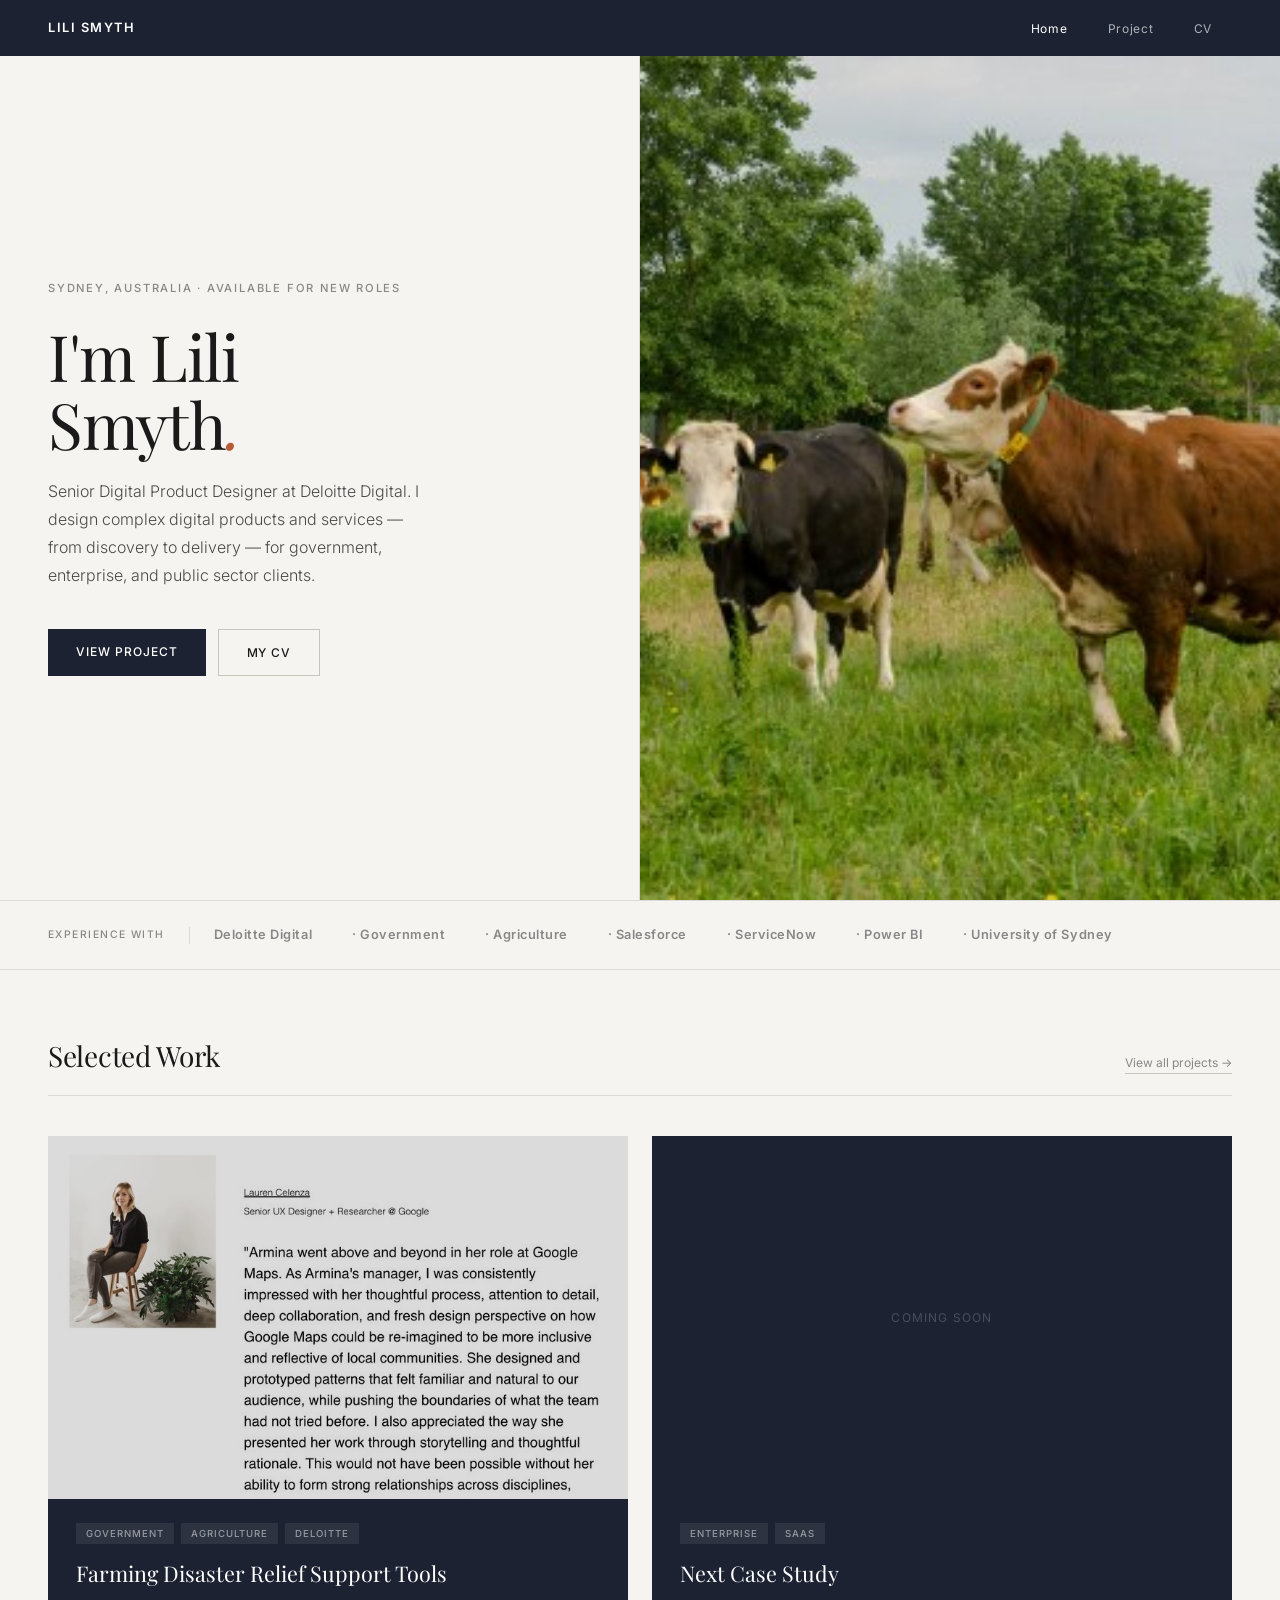
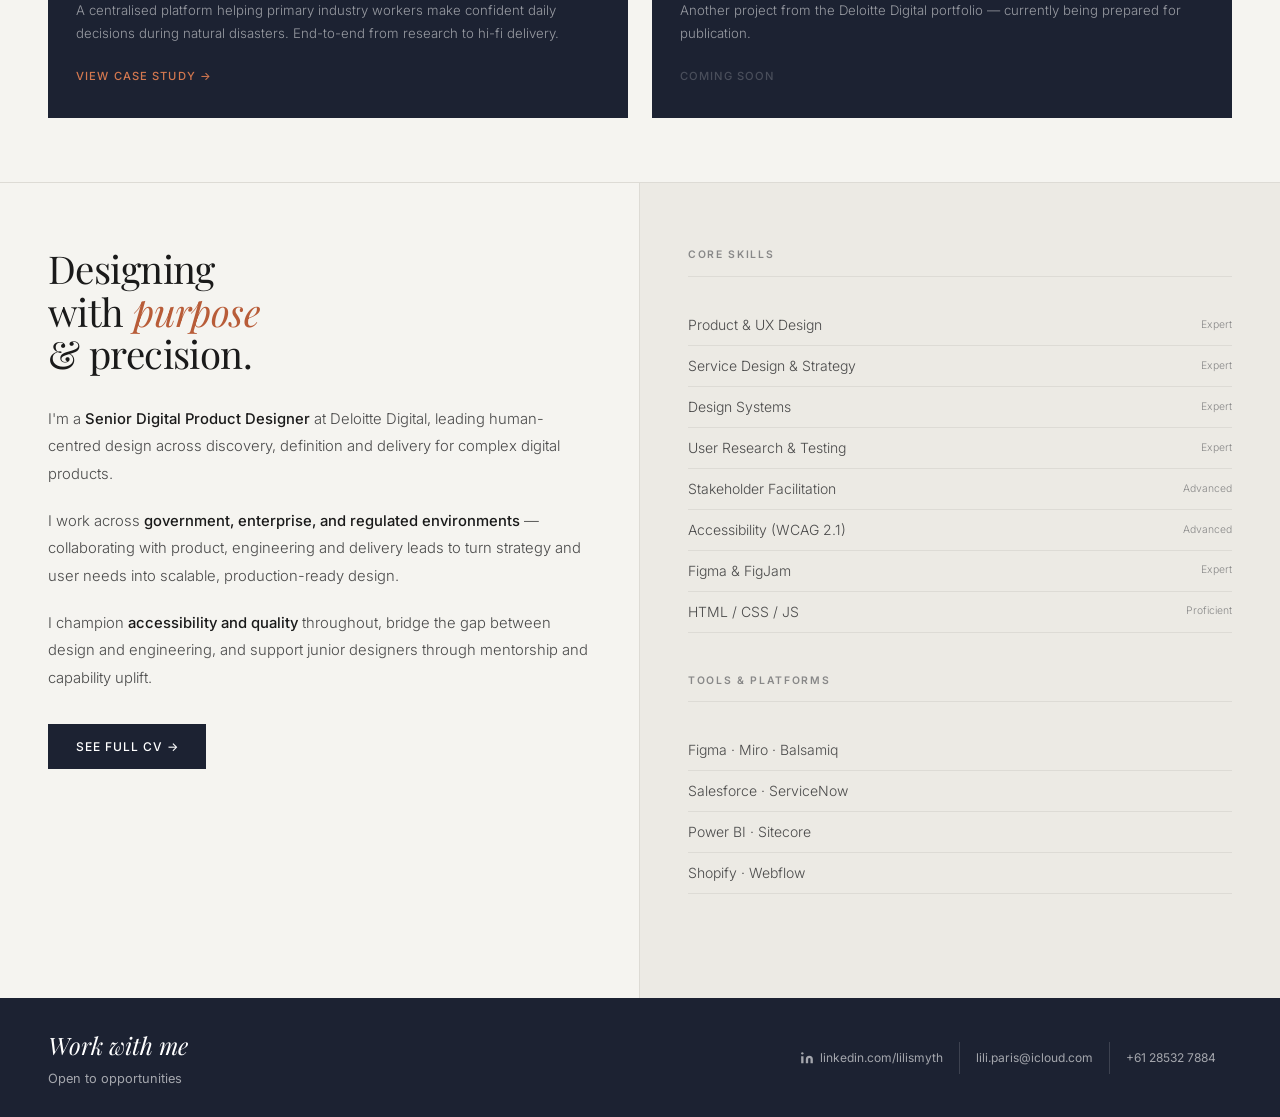
==== commit 52265ce6: "Update case-study-farming.html" ====
--- a/case-study-farming.html
+++ b/case-study-farming.html
@@ -3,530 +3,385 @@
 <head>
 <meta charset="UTF-8">
 <meta name="viewport" content="width=device-width,initial-scale=1">
-<title>Farming Disaster Relief — Lili Smyth</title>
+<title>Lili Smyth — Product Designer</title>
 <style>
 
-@import url('https://fonts.googleapis.com/css2?family=Cormorant+Garamond:ital,wght@0,300;0,400;0,600;1,300;1,400&family=DM+Sans:ital,wght@0,300;0,400;0,500;1,300&display=swap');
+@import url('https://fonts.googleapis.com/css2?family=Playfair+Display:ital,wght@0,400;0,500;0,700;1,400;1,500&family=Inter:wght@300;400;500;600&display=swap');
 
 *,*::before,*::after{box-sizing:border-box;margin:0;padding:0}
 :root{
-  --void:#0a0a0b;
-  --surface:#111113;
-  --lift:#1a1a1d;
-  --edge:#252528;
-  --mist:#7a7a84;
-  --mist2:#555560;
-  --snow:#eeecea;
-  --snow2:#b8b6b2;
-  --gold:#c4a46b;
-  --gold-bg:rgba(196,164,107,0.10);
-  --gold-border:rgba(196,164,107,0.25);
-  --fd:'Cormorant Garamond',Georgia,serif;
-  --fb:'DM Sans',system-ui,sans-serif;
-  --r4:4px;
+  --bg:#f5f4f0;
+  --bg2:#eceae4;
+  --ink:#1a1a1a;
+  --ink2:#4a4a4a;
+  --ink3:#888;
+  --nav:#1c2232;
+  --accent:#b85c38;
+  --accent2:#d4784f;
+  --white:#ffffff;
+  --border:#dddbd5;
+  --border2:#c8c5bc;
+  --fd:'Playfair Display',Georgia,serif;
+  --fb:'Inter',system-ui,sans-serif;
 }
 html{scroll-behavior:smooth}
-body{font-family:var(--fb);background:var(--void);color:var(--snow);line-height:1.6;-webkit-font-smoothing:antialiased}
+body{font-family:var(--fb);background:var(--bg);color:var(--ink);-webkit-font-smoothing:antialiased;line-height:1.6}
 img{display:block;max-width:100%}
-a{text-decoration:none}
+a{text-decoration:none;color:inherit}
 
 /* NAV */
 nav{
-  position:fixed;top:0;left:0;right:0;z-index:200;
+  background:var(--nav);
   display:flex;justify-content:space-between;align-items:center;
-  padding:1.2rem 3rem;
-  background:rgba(10,10,11,0.8);
-  backdrop-filter:blur(20px);-webkit-backdrop-filter:blur(20px);
-  border-bottom:1px solid var(--edge);
-}
-.logo{font-family:var(--fd);font-size:1.2rem;font-weight:300;letter-spacing:.06em;color:var(--snow)}
-.logo em{font-style:italic;color:var(--gold)}
-.nav-links{display:flex;gap:2.5rem;list-style:none}
-.nav-links a{font-size:.75rem;font-weight:400;letter-spacing:.1em;text-transform:uppercase;color:var(--mist);transition:color .2s}
-.nav-links a:hover{color:var(--gold)}
-
-/* EYEBROW / LABEL */
-.eyebrow{font-size:.65rem;font-weight:500;letter-spacing:.18em;text-transform:uppercase;color:var(--gold)}
-
-/* DIVIDER */
-.divider{display:flex;align-items:center;gap:1.5rem;margin-bottom:3rem}
-.divider .eyebrow{white-space:nowrap}
-.divider::after{content:'';flex:1;height:1px;background:var(--edge)}
-
-/* PILL TAGS */
-.tags{display:flex;gap:.4rem;flex-wrap:wrap}
-.tag{font-size:.65rem;letter-spacing:.1em;text-transform:uppercase;color:var(--gold);
-  background:var(--gold-bg);border:1px solid var(--gold-border);padding:.25rem .75rem}
-
-/* CARD BASE */
-.card{background:var(--surface);border:1px solid var(--edge)}
-
-/* GRID HELPERS */
-.grid-2{display:grid;grid-template-columns:1fr 1fr;gap:1px;background:var(--edge)}
-.grid-3{display:grid;grid-template-columns:1fr 1fr 1fr;gap:1px;background:var(--edge)}
-.grid-auto{display:grid;gap:1px;background:var(--edge)}
-
-/* BTN */
-.btn{display:inline-block;font-family:var(--fb);font-size:.75rem;font-weight:500;
-  letter-spacing:.1em;text-transform:uppercase;padding:.9rem 2.25rem;transition:all .22s;cursor:pointer;border:none}
-.btn-gold{background:var(--gold);color:var(--void)}
-.btn-gold:hover{background:#d4b47e;transform:translateY(-1px)}
-.btn-ghost{background:transparent;color:var(--snow);border:1px solid var(--edge)}
-.btn-ghost:hover{border-color:var(--gold);color:var(--gold)}
+  padding:0 3rem;height:56px;
+  position:sticky;top:0;z-index:100;
+}
+.nav-logo{
+  font-family:var(--fb);font-size:.8rem;font-weight:600;
+  letter-spacing:.12em;text-transform:uppercase;color:#fff;
+}
+.nav-links{display:flex;gap:0;list-style:none}
+.nav-links a{
+  font-size:.75rem;font-weight:400;letter-spacing:.06em;
+  color:rgba(255,255,255,.65);padding:.5rem 1.25rem;
+  transition:color .15s;
+}
+.nav-links a:hover,.nav-links a.active{color:#fff}
+
+/* FOOTER BAR */
+.footer-bar{
+  background:var(--nav);color:#fff;
+  display:flex;justify-content:space-between;align-items:center;
+  padding:1.75rem 3rem;flex-wrap:wrap;gap:1rem;
+}
+.footer-bar-left h3{
+  font-family:var(--fd);font-size:1.5rem;font-weight:400;
+  font-style:italic;margin-bottom:.25rem;
+}
+.footer-bar-left p{font-size:.8rem;color:rgba(255,255,255,.6)}
+.footer-links{display:flex;gap:0;list-style:none}
+.footer-links a{
+  font-size:.75rem;color:rgba(255,255,255,.6);
+  padding:.4rem 1rem;border-left:1px solid rgba(255,255,255,.15);
+  transition:color .15s;display:flex;align-items:center;gap:.4rem;
+}
+.footer-links a:hover{color:#fff}
+.footer-links li:first-child a{border-left:none}
+
+/* TAG PILL */
+.tag{
+  display:inline-block;font-size:.65rem;font-weight:500;
+  letter-spacing:.1em;text-transform:uppercase;
+  padding:.25rem .75rem;border:1px solid var(--accent);
+  color:var(--accent);
+}
 
 /* REVEAL */
-.r{opacity:0;transform:translateY(18px);transition:opacity .65s ease,transform .65s ease}
+.r{opacity:0;transform:translateY(16px);transition:opacity .6s ease,transform .6s ease}
 .r.in{opacity:1;transform:none}
-.r.d1{transition-delay:.1s}.r.d2{transition-delay:.2s}.r.d3{transition-delay:.3s}
-
-/* FOOTER */
-footer{border-top:1px solid var(--edge);padding:1.75rem 3rem;
+.d1{transition-delay:.08s}.d2{transition-delay:.16s}.d3{transition-delay:.24s}.d4{transition-delay:.32s}
+
+@media(max-width:768px){
+  nav{padding:0 1.25rem}
+  .footer-bar{padding:1.5rem 1.25rem}
+  .nav-links a{padding:.5rem .75rem}
+}
+@media(max-width:540px){
+  .nav-links .hide-mobile{display:none}
+}
+
+
+/* HERO */
+.hero{
+  display:grid;grid-template-columns:1fr 1fr;
+  min-height:calc(100svh - 56px);
+  max-height:740px;
+}
+.hero-text{
+  padding:4rem 3rem;
+  display:flex;flex-direction:column;justify-content:center;
+  border-right:1px solid var(--border);
+}
+.hero-eyebrow{
+  font-size:.7rem;font-weight:500;letter-spacing:.16em;
+  text-transform:uppercase;color:var(--ink3);margin-bottom:1.5rem;
+}
+.hero-name{
+  font-family:var(--fd);font-size:clamp(2.75rem,5vw,5rem);
+  font-weight:400;line-height:1.05;letter-spacing:-.02em;
+  margin-bottom:1.25rem;
+}
+.hero-name em{font-style:italic;color:var(--accent)}
+.hero-role{
+  font-size:1rem;font-weight:300;color:var(--ink2);
+  line-height:1.75;max-width:38ch;margin-bottom:2.5rem;
+}
+.hero-btns{display:flex;gap:.75rem;flex-wrap:wrap}
+.btn{
+  display:inline-block;font-size:.75rem;font-weight:500;
+  letter-spacing:.08em;text-transform:uppercase;
+  padding:.8rem 1.75rem;transition:all .2s;cursor:pointer;border:none;
+}
+.btn-dark{background:var(--nav);color:#fff}
+.btn-dark:hover{background:#2a3450}
+.btn-outline{background:transparent;color:var(--ink);border:1.5px solid var(--border2)}
+.btn-outline:hover{border-color:var(--ink);color:var(--ink)}
+.hero-img{overflow:hidden;background:var(--bg2);position:relative}
+.hero-img img{width:100%;height:100%;object-fit:cover;object-position:center top}
+
+/* LOGOS */
+.logos-strip{
+  border-top:1px solid var(--border);border-bottom:1px solid var(--border);
+  padding:1.5rem 3rem;
+  display:flex;align-items:center;gap:1rem;
+}
+.logos-label{
+  font-size:.65rem;font-weight:500;letter-spacing:.14em;
+  text-transform:uppercase;color:var(--ink3);white-space:nowrap;
+  padding-right:1.5rem;border-right:1px solid var(--border);
+  margin-right:.5rem;
+}
+.logos-row{
+  display:flex;align-items:center;gap:2.5rem;flex-wrap:wrap;
+  overflow:hidden;
+}
+.logo-item{
+  font-size:.8rem;font-weight:600;color:var(--ink3);
+  letter-spacing:.04em;white-space:nowrap;
+  display:flex;align-items:center;gap:.5rem;
+}
+.logo-item img{
+  height:22px;width:auto;object-fit:contain;
+  filter:grayscale(1) opacity(.6);transition:filter .2s;
+}
+.logo-item:hover img{filter:grayscale(0) opacity(1)}
+
+/* WORK SECTION */
+.work-section{padding:4rem 3rem}
+.work-header{
+  display:flex;justify-content:space-between;align-items:baseline;
+  margin-bottom:2.5rem;padding-bottom:1rem;border-bottom:1px solid var(--border);
+}
+.work-header h2{
+  font-family:var(--fd);font-size:1.75rem;font-weight:400;letter-spacing:-.01em;
+}
+.work-header a{font-size:.75rem;color:var(--ink3);border-bottom:1px solid var(--border2)}
+
+/* PROJECT CARDS */
+.proj-grid{display:grid;grid-template-columns:1fr 1fr;gap:1.5rem}
+.proj-card{
+  background:var(--nav);border-radius:0;overflow:hidden;
+  display:flex;flex-direction:column;
+  transition:transform .25s;
+}
+.proj-card:hover{transform:translateY(-3px)}
+.proj-card-img{
+  overflow:hidden;aspect-ratio:16/10;
+  position:relative;background:#111;
+}
+.proj-card-img img{
+  width:100%;height:100%;object-fit:cover;
+  transition:transform .5s ease,opacity .3s;
+  opacity:.85;
+}
+.proj-card:hover .proj-card-img img{transform:scale(1.04);opacity:.95}
+.proj-card-body{padding:1.5rem 1.75rem 2rem;flex:1;display:flex;flex-direction:column}
+.proj-card-tags{display:flex;gap:.4rem;flex-wrap:wrap;margin-bottom:1rem}
+.proj-card-tag{
+  font-size:.6rem;font-weight:500;letter-spacing:.1em;text-transform:uppercase;
+  color:rgba(255,255,255,.5);background:rgba(255,255,255,.08);
+  padding:.2rem .65rem;
+}
+.proj-card-title{
+  font-family:var(--fd);font-size:1.35rem;font-weight:400;
+  color:#fff;line-height:1.25;margin-bottom:.75rem;
+}
+.proj-card-desc{
+  font-size:.825rem;font-weight:300;color:rgba(255,255,255,.55);
+  line-height:1.7;flex:1;margin-bottom:1.5rem;
+}
+.proj-card-link{
+  font-size:.7rem;font-weight:500;letter-spacing:.1em;text-transform:uppercase;
+  color:var(--accent2);display:inline-flex;align-items:center;gap:.5rem;
+  transition:gap .2s;width:fit-content;
+}
+.proj-card:hover .proj-card-link{gap:.9rem}
+
+/* ABOUT */
+.about-section{
+  border-top:1px solid var(--border);
+  display:grid;grid-template-columns:1fr 1fr;
+}
+.about-left{
+  padding:4rem 3rem;border-right:1px solid var(--border);
+}
+.about-left h2{
+  font-family:var(--fd);font-size:clamp(2rem,3vw,3rem);font-weight:400;
+  line-height:1.1;letter-spacing:-.015em;margin-bottom:2rem;
+}
+.about-left h2 em{font-style:italic;color:var(--accent)}
+.about-left p{
+  font-size:.925rem;font-weight:300;color:var(--ink2);
+  line-height:1.85;margin-bottom:1.25rem;
+}
+.about-left p strong{color:var(--ink);font-weight:500}
+.about-right{padding:4rem 3rem;background:var(--bg2)}
+.about-right h3{
+  font-size:.65rem;font-weight:600;letter-spacing:.16em;text-transform:uppercase;
+  color:var(--ink3);margin-bottom:1.75rem;padding-bottom:.75rem;
+  border-bottom:1px solid var(--border);
+}
+.skill-list{list-style:none;margin-bottom:2.5rem}
+.skill-list li{
+  font-size:.875rem;font-weight:300;color:var(--ink2);
+  padding:.55rem 0;border-bottom:1px solid var(--border);
   display:flex;justify-content:space-between;align-items:center;
-  font-size:.75rem;color:var(--mist)}
+}
+.skill-list li span{font-size:.65rem;color:var(--ink3)}
 
 @media(max-width:860px){
-  nav{padding:1rem 1.25rem}
-  .nav-links{gap:1.5rem}
-  .grid-2,.grid-3{grid-template-columns:1fr}
-}
-@media(max-width:540px){
-  .nav-links{display:none}
-  footer{flex-direction:column;gap:.75rem;text-align:center;padding:1.5rem}
-}
-@media(prefers-reduced-motion:reduce){
-  .r{transition:none;opacity:1;transform:none}
-}
-
-
-/* BACK */
-.back{
-  position:fixed;top:5rem;left:3rem;z-index:100;
-  font-size:.7rem;letter-spacing:.1em;text-transform:uppercase;
-  color:var(--mist);display:flex;align-items:center;gap:.5rem;transition:color .2s;
-}
-.back:hover{color:var(--gold)}
-
-/* CASE HERO */
-.c-hero{padding:9rem 3rem 0;max-width:960px;margin:0 auto}
-.c-client{font-size:.65rem;letter-spacing:.2em;text-transform:uppercase;
-  color:var(--mist);display:flex;align-items:center;gap:1rem;margin-bottom:1.5rem}
-.c-client::before{content:'';width:2rem;height:1px;background:var(--gold)}
-.c-title{font-family:var(--fd);font-size:clamp(3rem,6vw,6.5rem);font-weight:300;
-  line-height:.97;letter-spacing:-.03em;margin-bottom:2rem}
-.c-tagline{font-size:1.05rem;font-weight:300;color:var(--mist);
-  line-height:1.8;max-width:58ch;margin-bottom:2.5rem}
-.c-pills{margin-bottom:3.5rem}
-
-/* META GRID */
-.meta-row{
-  display:grid;grid-template-columns:repeat(4,1fr);
-  border:1px solid var(--edge);margin-bottom:5rem;
-}
-.meta-cell{padding:1.5rem 1.75rem;border-right:1px solid var(--edge)}
-.meta-cell:last-child{border-right:none}
-.meta-label{font-size:.6rem;letter-spacing:.16em;text-transform:uppercase;
-  color:var(--gold);margin-bottom:.4rem}
-.meta-value{font-size:.875rem;font-weight:300;color:var(--snow)}
-
-/* CONTENT */
-.c-body{max-width:960px;margin:0 auto;padding:0 3rem 8rem}
-
-/* SECTION HEADER */
-.c-sec{margin-bottom:5rem}
-.c-sec-head{
-  display:flex;align-items:center;gap:1.5rem;
-  margin-bottom:2.5rem;padding-bottom:1.25rem;border-bottom:1px solid var(--edge);
-}
-.c-sec-num{
-  font-family:var(--fd);font-size:3.5rem;font-weight:300;
-  color:var(--edge);line-height:1;flex-shrink:0;
-}
-.c-sec-label{font-size:.65rem;letter-spacing:.18em;text-transform:uppercase;color:var(--gold)}
-.c-sec-title{font-family:var(--fd);font-size:clamp(1.5rem,2.5vw,2.25rem);
-  font-weight:300;letter-spacing:-.01em;color:var(--snow)}
-.c-body-text{font-size:.95rem;font-weight:300;color:var(--mist);
-  line-height:1.9;max-width:68ch;margin-bottom:1.25rem}
-.c-body-text strong{color:var(--snow);font-weight:400}
-
-/* STAT CARDS */
-.stat-grid{display:grid;grid-template-columns:repeat(3,1fr);gap:1px;
-  background:var(--edge);margin:2rem 0 2.5rem}
-.stat-card{background:var(--surface);padding:2rem 1.75rem}
-.stat-num{font-family:var(--fd);font-size:2.75rem;font-weight:300;
-  color:var(--gold);line-height:1;margin-bottom:.5rem}
-.stat-label{font-size:.8rem;font-weight:300;color:var(--mist);line-height:1.5}
-
-/* PROBLEM CARDS */
-.problem-grid{display:grid;grid-template-columns:repeat(3,1fr);gap:1px;
-  background:var(--edge);margin:2rem 0}
-.problem-card{background:var(--surface);padding:1.75rem}
-.problem-icon{font-size:1.25rem;margin-bottom:1rem;opacity:.7}
-.problem-title{font-size:.8rem;font-weight:500;color:var(--snow);
-  margin-bottom:.6rem;letter-spacing:.02em}
-.problem-desc{font-size:.8rem;font-weight:300;color:var(--mist);line-height:1.65}
-
-/* OBJECTIVE CARDS */
-.obj-grid{display:grid;grid-template-columns:1fr 1fr;gap:1px;
-  background:var(--edge);margin:2rem 0}
-.obj-card{background:var(--surface);padding:2rem}
-.obj-card-label{font-size:.6rem;letter-spacing:.14em;text-transform:uppercase;
-  color:var(--gold);margin-bottom:.75rem}
-.obj-card-title{font-size:.95rem;font-weight:400;color:var(--snow);
-  margin-bottom:.6rem;line-height:1.4}
-.obj-card-desc{font-size:.825rem;font-weight:300;color:var(--mist);line-height:1.7}
-
-/* PROCESS STEPS */
-.process-track{display:grid;grid-template-columns:repeat(3,1fr);gap:1px;
-  background:var(--edge);margin:2rem 0}
-.process-card{background:var(--surface);padding:2rem;position:relative;overflow:hidden}
-.process-card::before{
-  content:attr(data-step);
-  position:absolute;top:-.5rem;right:1rem;
-  font-family:var(--fd);font-size:6rem;font-weight:300;
-  color:var(--edge);line-height:1;
-}
-.process-phase{font-size:.6rem;letter-spacing:.16em;text-transform:uppercase;
-  color:var(--gold);margin-bottom:.75rem}
-.process-title{font-size:.925rem;font-weight:500;color:var(--snow);margin-bottom:.75rem}
-.process-items{list-style:none;display:flex;flex-direction:column;gap:.4rem}
-.process-items li{font-size:.8rem;font-weight:300;color:var(--mist);
-  display:flex;align-items:baseline;gap:.5rem}
-.process-items li::before{content:'—';color:var(--gold);flex-shrink:0;font-size:.7rem}
-
-/* IMAGE BLOCK */
-.img-block{margin:2.5rem 0;border:1px solid var(--edge);overflow:hidden;background:var(--lift)}
-.img-block img{width:100%;display:block}
-.img-caption{
-  padding:.875rem 1.25rem;font-size:.7rem;
-  color:var(--mist2);letter-spacing:.04em;border-top:1px solid var(--edge);
-  display:flex;justify-content:space-between;align-items:center;
-}
-.img-caption span{color:var(--gold);font-size:.65rem;letter-spacing:.1em;text-transform:uppercase}
-
-/* ITERATION BADGE */
-.iter-head{display:flex;align-items:center;gap:1.25rem;margin-bottom:1.5rem}
-.iter-badge{
-  font-size:.6rem;letter-spacing:.12em;text-transform:uppercase;
-  background:var(--gold);color:var(--void);padding:.3rem .9rem;flex-shrink:0;
-}
-
-/* FINDING CARDS */
-.finding-grid{display:grid;grid-template-columns:1fr 1fr;gap:1px;
-  background:var(--edge);margin:2rem 0}
-.finding-card{background:var(--surface);padding:1.75rem}
-.finding-type{font-size:.6rem;letter-spacing:.14em;text-transform:uppercase;
-  margin-bottom:.6rem}
-.finding-type.insight{color:#7ab4c4}
-.finding-type.action{color:var(--gold)}
-.finding-text{font-size:.875rem;font-weight:300;color:var(--mist);line-height:1.7}
-
-/* NEXT */
-.c-next{
-  border-top:1px solid var(--edge);padding:4rem 3rem;
-  max-width:960px;margin:0 auto;
-  display:flex;justify-content:space-between;align-items:center;flex-wrap:wrap;gap:2rem;
-}
-.c-next-label{font-size:.65rem;letter-spacing:.14em;text-transform:uppercase;color:var(--mist);margin-bottom:.5rem}
-.c-next-title{font-family:var(--fd);font-size:1.75rem;font-weight:300;color:var(--snow2)}
-
-@media(max-width:860px){
-  .back{left:1.5rem}
-  .c-hero{padding:8rem 1.5rem 0}
-  .c-body{padding:0 1.5rem 5rem}
-  .meta-row{grid-template-columns:1fr 1fr}
-  .meta-cell{border-bottom:1px solid var(--edge)}
-  .stat-grid{grid-template-columns:1fr}
-  .problem-grid{grid-template-columns:1fr}
-  .obj-grid{grid-template-columns:1fr}
-  .process-track{grid-template-columns:1fr}
-  .finding-grid{grid-template-columns:1fr}
-  .c-next{padding:3rem 1.5rem;flex-direction:column}
+  .hero{grid-template-columns:1fr;max-height:none}
+  .hero-img{height:55vw}
+  .hero-text{padding:2.5rem 1.5rem;border-right:none}
+  .logos-strip{padding:1.25rem 1.5rem}
+  .work-section{padding:3rem 1.5rem}
+  .proj-grid{grid-template-columns:1fr}
+  .about-section{grid-template-columns:1fr}
+  .about-left{padding:3rem 1.5rem;border-right:none}
+  .about-right{padding:3rem 1.5rem}
 }
 </style>
 </head>
 <body>
-
 <nav>
-  <a class="logo" href="index.html">Lili <em>Smyth</em></a>
+  <span class="nav-logo">Lili Smyth</span>
   <ul class="nav-links">
-    <li><a href="index.html#work">Work</a></li>
-    <li><a href="index.html#about">About</a></li>
-    <li><a href="index.html#contact">Contact</a></li>
+    <li><a href="index.html" class="active">Home</a></li>
+    <li><a href="project.html">Project</a></li>
+    <li><a href="cv.html">CV</a></li>
   </ul>
 </nav>
-<a class="back" href="index.html">← All work</a>
 
 <!-- HERO -->
-<header class="c-hero">
-  <p class="c-client r">Deloitte Digital — Government &amp; Agriculture</p>
-  <h1 class="c-title r d1">Farming Disaster<br>Relief Support<br>Tools</h1>
-  <p class="c-tagline r d2">Give confidence in daily decisions · Encourage proactive preparation · Build resilience</p>
-  <div class="c-pills tags r d3">
-    <span class="tag">Government</span><span class="tag">Agriculture</span>
-    <span class="tag">Service Design</span><span class="tag">Directed Design</span>
-    <span class="tag">User Testing</span><span class="tag">Deloitte Digital</span>
-  </div>
-  <div class="meta-row r">
-    <div class="meta-cell"><div class="meta-label">Client</div><div class="meta-value">Government Department</div></div>
-    <div class="meta-cell"><div class="meta-label">My Role</div><div class="meta-value">Senior UX Designer</div></div>
-    <div class="meta-cell"><div class="meta-label">Delivered via</div><div class="meta-value">Deloitte Digital</div></div>
-    <div class="meta-cell"><div class="meta-label">Deliverables</div><div class="meta-value">Research · IA · Wireframes · Hi-Fi Prototype</div></div>
-  </div>
-</header>
-
-<div class="c-body">
-
-  <!-- 1. IMPACT -->
-  <section class="c-sec">
-    <div class="c-sec-head r">
-      <span class="c-sec-num">01</span>
-      <div><div class="c-sec-label">Impact</div><h2 class="c-sec-title">Our Impact</h2></div>
+<section class="hero">
+  <div class="hero-text">
+    <p class="hero-eyebrow r">Sydney, Australia · Available for new roles</p>
+    <h1 class="hero-name r d1">I'm Lili<br>Smyth<em>.</em></h1>
+    <p class="hero-role r d2">Senior Digital Product Designer at Deloitte Digital. I design complex digital products and services — from discovery to delivery — for government, enterprise, and public sector clients.</p>
+    <div class="hero-btns r d3">
+      <a href="project.html" class="btn btn-dark">View Project</a>
+      <a href="cv.html" class="btn btn-outline">My CV</a>
     </div>
-    <p class="c-body-text r">Deloitte Digital was engaged by a government department to design a <strong>centralised platform and series of tools</strong> supporting primary industry workers in their day-to-day activities during a natural disaster — enabling better decisions, faster preparation, and a faster return to normal.</p>
-    <div class="stat-grid r">
-      <div class="stat-card">
-        <div class="stat-num">57K+</div>
-        <div class="stat-label">Primary industry workers supported across the platform</div>
+  </div>
+  <div class="hero-img">
+    <img src="[data-uri]